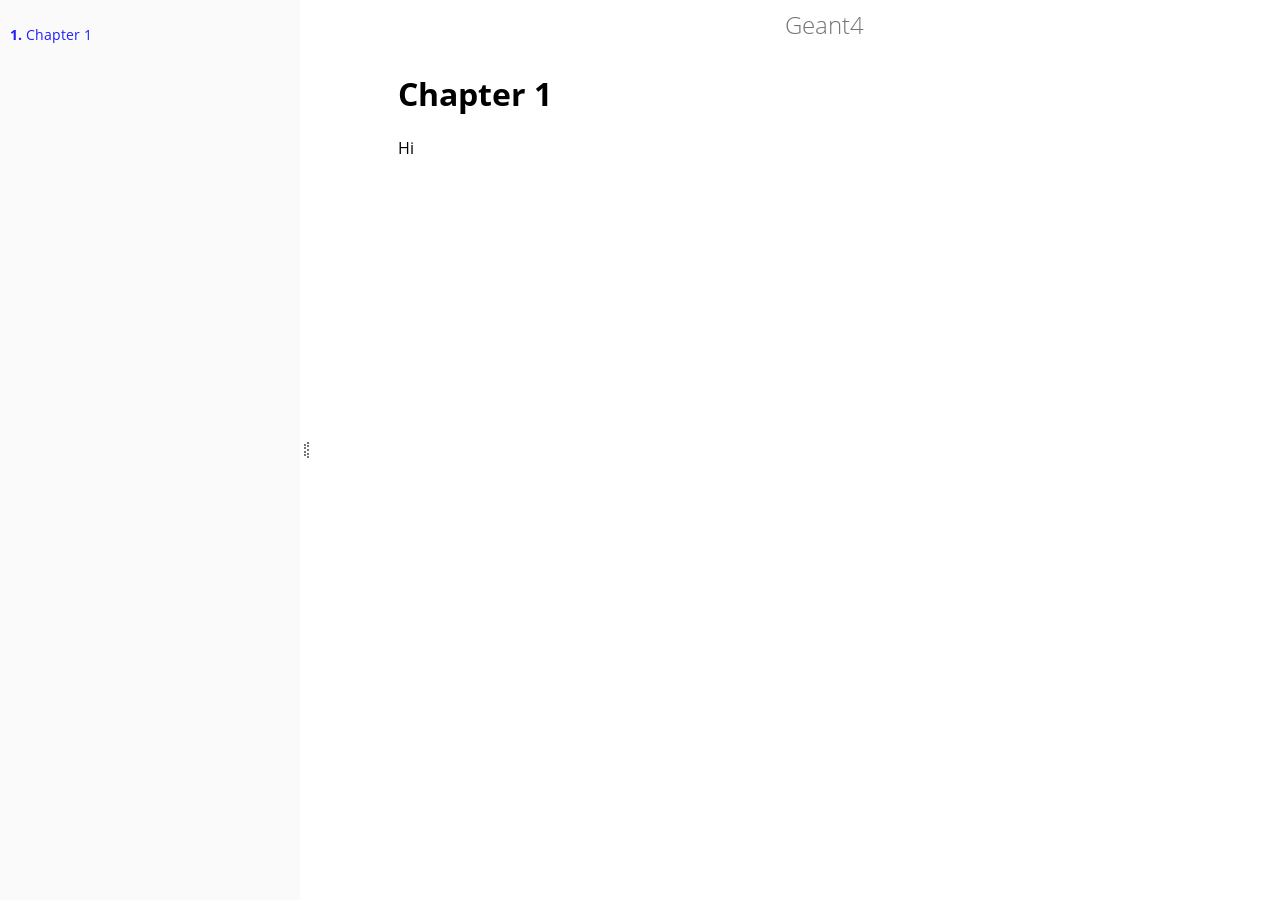
==== index.html @ 8b1a4f86 "deploy: 43f65d7fcd3b2a9e4df0bc90003e8f99c951cfa4" ====
<!DOCTYPE HTML>
<html lang="en" class="light sidebar-visible" dir="ltr">
    <head>
        <!-- Book generated using mdBook -->
        <meta charset="UTF-8">
        <title>Chapter 1 - Geant4</title>


        <!-- Custom HTML head -->

        <meta name="description" content="">
        <meta name="viewport" content="width=device-width, initial-scale=1">
        <meta name="theme-color" content="#ffffff">

        <link rel="icon" href="favicon.svg">
        <link rel="shortcut icon" href="favicon.png">
        <link rel="stylesheet" href="css/variables.css">
        <link rel="stylesheet" href="css/general.css">
        <link rel="stylesheet" href="css/chrome.css">
        <link rel="stylesheet" href="css/print.css" media="print">

        <!-- Fonts -->
        <link rel="stylesheet" href="FontAwesome/css/font-awesome.css">
        <link rel="stylesheet" href="fonts/fonts.css">

        <!-- Highlight.js Stylesheets -->
        <link rel="stylesheet" id="highlight-css" href="highlight.css">
        <link rel="stylesheet" id="tomorrow-night-css" href="tomorrow-night.css">
        <link rel="stylesheet" id="ayu-highlight-css" href="ayu-highlight.css">

        <!-- Custom theme stylesheets -->
        <link rel="stylesheet" href="custom.css">


        <!-- Provide site root and default themes to javascript -->
        <script>
            const path_to_root = "";
            const default_light_theme = "light";
            const default_dark_theme = "navy";
            window.path_to_searchindex_js = "searchindex.js";
        </script>
        <!-- Start loading toc.js asap -->
        <script src="toc.js"></script>
    </head>
    <body>
    <div id="mdbook-help-container">
        <div id="mdbook-help-popup">
            <h2 class="mdbook-help-title">Keyboard shortcuts</h2>
            <div>
                <p>Press <kbd>←</kbd> or <kbd>→</kbd> to navigate between chapters</p>
                <p>Press <kbd>S</kbd> or <kbd>/</kbd> to search in the book</p>
                <p>Press <kbd>?</kbd> to show this help</p>
                <p>Press <kbd>Esc</kbd> to hide this help</p>
            </div>
        </div>
    </div>
    <div id="body-container">
        <!-- Work around some values being stored in localStorage wrapped in quotes -->
        <script>
            try {
                let theme = localStorage.getItem('mdbook-theme');
                let sidebar = localStorage.getItem('mdbook-sidebar');

                if (theme.startsWith('"') && theme.endsWith('"')) {
                    localStorage.setItem('mdbook-theme', theme.slice(1, theme.length - 1));
                }

                if (sidebar.startsWith('"') && sidebar.endsWith('"')) {
                    localStorage.setItem('mdbook-sidebar', sidebar.slice(1, sidebar.length - 1));
                }
            } catch (e) { }
        </script>

        <!-- Set the theme before any content is loaded, prevents flash -->
        <script>
            const default_theme = window.matchMedia("(prefers-color-scheme: dark)").matches ? default_dark_theme : default_light_theme;
            let theme;
            try { theme = localStorage.getItem('mdbook-theme'); } catch(e) { }
            if (theme === null || theme === undefined) { theme = default_theme; }
            const html = document.documentElement;
            html.classList.remove('light')
            html.classList.add(theme);
            html.classList.add("js");
        </script>

        <input type="checkbox" id="sidebar-toggle-anchor" class="hidden">

        <!-- Hide / unhide sidebar before it is displayed -->
        <script>
            let sidebar = null;
            const sidebar_toggle = document.getElementById("sidebar-toggle-anchor");
            if (document.body.clientWidth >= 1080) {
                try { sidebar = localStorage.getItem('mdbook-sidebar'); } catch(e) { }
                sidebar = sidebar || 'visible';
            } else {
                sidebar = 'hidden';
                sidebar_toggle.checked = false;
            }
            if (sidebar === 'visible') {
                sidebar_toggle.checked = true;
            } else {
                html.classList.remove('sidebar-visible');
            }
        </script>

        <nav id="sidebar" class="sidebar" aria-label="Table of contents">
            <!-- populated by js -->
            <mdbook-sidebar-scrollbox class="sidebar-scrollbox"></mdbook-sidebar-scrollbox>
            <noscript>
                <iframe class="sidebar-iframe-outer" src="toc.html"></iframe>
            </noscript>
            <div id="sidebar-resize-handle" class="sidebar-resize-handle">
                <div class="sidebar-resize-indicator"></div>
            </div>
        </nav>

        <div id="page-wrapper" class="page-wrapper">

            <div class="page">
                <div id="menu-bar-hover-placeholder"></div>
                <div id="menu-bar" class="menu-bar sticky">
                    <div class="left-buttons">
                        <label id="sidebar-toggle" class="icon-button" for="sidebar-toggle-anchor" title="Toggle Table of Contents" aria-label="Toggle Table of Contents" aria-controls="sidebar">
                            <i class="fa fa-bars"></i>
                        </label>
                        <button id="theme-toggle" class="icon-button" type="button" title="Change theme" aria-label="Change theme" aria-haspopup="true" aria-expanded="false" aria-controls="theme-list">
                            <i class="fa fa-paint-brush"></i>
                        </button>
                        <ul id="theme-list" class="theme-popup" aria-label="Themes" role="menu">
                            <li role="none"><button role="menuitem" class="theme" id="default_theme">Auto</button></li>
                            <li role="none"><button role="menuitem" class="theme" id="light">Light</button></li>
                            <li role="none"><button role="menuitem" class="theme" id="rust">Rust</button></li>
                            <li role="none"><button role="menuitem" class="theme" id="coal">Coal</button></li>
                            <li role="none"><button role="menuitem" class="theme" id="navy">Navy</button></li>
                            <li role="none"><button role="menuitem" class="theme" id="ayu">Ayu</button></li>
                        </ul>
                        <button id="search-toggle" class="icon-button" type="button" title="Search (`/`)" aria-label="Toggle Searchbar" aria-expanded="false" aria-keyshortcuts="/ s" aria-controls="searchbar">
                            <i class="fa fa-search"></i>
                        </button>
                    </div>

                    <h1 class="menu-title">Geant4</h1>

                    <div class="right-buttons">
                        <a href="print.html" title="Print this book" aria-label="Print this book">
                            <i id="print-button" class="fa fa-print"></i>
                        </a>

                    </div>
                </div>

                <div id="search-wrapper" class="hidden">
                    <form id="searchbar-outer" class="searchbar-outer">
                        <div class="search-wrapper">
                            <input type="search" id="searchbar" name="searchbar" placeholder="Search this book ..." aria-controls="searchresults-outer" aria-describedby="searchresults-header">
                            <div class="spinner-wrapper">
                                <i class="fa fa-spinner fa-spin"></i>
                            </div>
                        </div>
                    </form>
                    <div id="searchresults-outer" class="searchresults-outer hidden">
                        <div id="searchresults-header" class="searchresults-header"></div>
                        <ul id="searchresults">
                        </ul>
                    </div>
                </div>

                <!-- Apply ARIA attributes after the sidebar and the sidebar toggle button are added to the DOM -->
                <script>
                    document.getElementById('sidebar-toggle').setAttribute('aria-expanded', sidebar === 'visible');
                    document.getElementById('sidebar').setAttribute('aria-hidden', sidebar !== 'visible');
                    Array.from(document.querySelectorAll('#sidebar a')).forEach(function(link) {
                        link.setAttribute('tabIndex', sidebar === 'visible' ? 0 : -1);
                    });
                </script>

                <div id="content" class="content">
                    <main>
                        <h1 id="chapter-1"><a class="header" href="#chapter-1">Chapter 1</a></h1>
<p>Hi</p>

                    </main>

                    <nav class="nav-wrapper" aria-label="Page navigation">
                        <!-- Mobile navigation buttons -->


                        <div style="clear: both"></div>
                    </nav>
                </div>
            </div>

            <nav class="nav-wide-wrapper" aria-label="Page navigation">

            </nav>

        </div>




        <script>
            window.playground_copyable = true;
        </script>


        <script src="elasticlunr.min.js"></script>
        <script src="mark.min.js"></script>
        <script src="searcher.js"></script>

        <script src="clipboard.min.js"></script>
        <script src="highlight.js"></script>
        <script src="book.js"></script>

        <!-- Custom JS scripts -->



    </div>
    </body>
</html>
---- css/variables.css ----
/* Globals */

:root {
    --sidebar-target-width: 300px;
    --sidebar-width: min(var(--sidebar-target-width), 80vw);
    --sidebar-resize-indicator-width: 8px;
    --sidebar-resize-indicator-space: 2px;
    --page-padding: 15px;
    --content-max-width: 750px;
    --menu-bar-height: 50px;
    --mono-font: "Source Code Pro", Consolas, "Ubuntu Mono", Menlo, "DejaVu Sans Mono", monospace, monospace;
    --code-font-size: 0.875em; /* please adjust the ace font size accordingly in editor.js */
    --searchbar-margin-block-start: 5px;
}

/* Themes */

.ayu {
    --bg: hsl(210, 25%, 8%);
    --fg: #c5c5c5;

    --sidebar-bg: #14191f;
    --sidebar-fg: #c8c9db;
    --sidebar-non-existant: #5c6773;
    --sidebar-active: #ffb454;
    --sidebar-spacer: #2d334f;

    --scrollbar: var(--sidebar-fg);

    --icons: #737480;
    --icons-hover: #b7b9cc;

    --links: #0096cf;

    --inline-code-color: #ffb454;

    --theme-popup-bg: #14191f;
    --theme-popup-border: #5c6773;
    --theme-hover: #191f26;

    --quote-bg: hsl(226, 15%, 17%);
    --quote-border: hsl(226, 15%, 22%);

    --warning-border: #ff8e00;

    --table-border-color: hsl(210, 25%, 13%);
    --table-header-bg: hsl(210, 25%, 28%);
    --table-alternate-bg: hsl(210, 25%, 11%);

    --searchbar-border-color: #848484;
    --searchbar-bg: #424242;
    --searchbar-fg: #fff;
    --searchbar-shadow-color: #d4c89f;
    --searchresults-header-fg: #666;
    --searchresults-border-color: #888;
    --searchresults-li-bg: #252932;
    --search-mark-bg: #e3b171;

    --color-scheme: dark;

    /* Same as `--icons` */
    --copy-button-filter: invert(45%) sepia(6%) saturate(621%) hue-rotate(198deg) brightness(99%) contrast(85%);
    /* Same as `--sidebar-active` */
    --copy-button-filter-hover: invert(68%) sepia(55%) saturate(531%) hue-rotate(341deg) brightness(104%) contrast(101%);

    --footnote-highlight: #2668a6;

    --overlay-bg: rgba(33, 40, 48, 0.4);
}

.coal {
    --bg: hsl(200, 7%, 8%);
    --fg: #98a3ad;

    --sidebar-bg: #292c2f;
    --sidebar-fg: #a1adb8;
    --sidebar-non-existant: #505254;
    --sidebar-active: #3473ad;
    --sidebar-spacer: #393939;

    --scrollbar: var(--sidebar-fg);

    --icons: #43484d;
    --icons-hover: #b3c0cc;

    --links: #2b79a2;

    --inline-code-color: #c5c8c6;

    --theme-popup-bg: #141617;
    --theme-popup-border: #43484d;
    --theme-hover: #1f2124;

    --quote-bg: hsl(234, 21%, 18%);
    --quote-border: hsl(234, 21%, 23%);

    --warning-border: #ff8e00;

    --table-border-color: hsl(200, 7%, 13%);
    --table-header-bg: hsl(200, 7%, 28%);
    --table-alternate-bg: hsl(200, 7%, 11%);

    --searchbar-border-color: #aaa;
    --searchbar-bg: #b7b7b7;
    --searchbar-fg: #000;
    --searchbar-shadow-color: #aaa;
    --searchresults-header-fg: #666;
    --searchresults-border-color: #98a3ad;
    --searchresults-li-bg: #2b2b2f;
    --search-mark-bg: #355c7d;

    --color-scheme: dark;

    /* Same as `--icons` */
    --copy-button-filter: invert(26%) sepia(8%) saturate(575%) hue-rotate(169deg) brightness(87%) contrast(82%);
    /* Same as `--sidebar-active` */
    --copy-button-filter-hover: invert(36%) sepia(70%) saturate(503%) hue-rotate(167deg) brightness(98%) contrast(89%);

    --footnote-highlight: #4079ae;

    --overlay-bg: rgba(33, 40, 48, 0.4);
}

.light, html:not(.js) {
    --bg: hsl(0, 0%, 100%);
    --fg: hsl(0, 0%, 0%);

    --sidebar-bg: #fafafa;
    --sidebar-fg: hsl(0, 0%, 0%);
    --sidebar-non-existant: #aaaaaa;
    --sidebar-active: #1f1fff;
    --sidebar-spacer: #f4f4f4;

    --scrollbar: #8F8F8F;

    --icons: #747474;
    --icons-hover: #000000;

    --links: #20609f;

    --inline-code-color: #301900;

    --theme-popup-bg: #fafafa;
    --theme-popup-border: #cccccc;
    --theme-hover: #e6e6e6;

    --quote-bg: hsl(197, 37%, 96%);
    --quote-border: hsl(197, 37%, 91%);

    --warning-border: #ff8e00;

    --table-border-color: hsl(0, 0%, 95%);
    --table-header-bg: hsl(0, 0%, 80%);
    --table-alternate-bg: hsl(0, 0%, 97%);

    --searchbar-border-color: #aaa;
    --searchbar-bg: #fafafa;
    --searchbar-fg: #000;
    --searchbar-shadow-color: #aaa;
    --searchresults-header-fg: #666;
    --searchresults-border-color: #888;
    --searchresults-li-bg: #e4f2fe;
    --search-mark-bg: #a2cff5;

    --color-scheme: light;

    /* Same as `--icons` */
    --copy-button-filter: invert(45.49%);
    /* Same as `--sidebar-active` */
    --copy-button-filter-hover: invert(14%) sepia(93%) saturate(4250%) hue-rotate(243deg) brightness(99%) contrast(130%);

    --footnote-highlight: #7e7eff;

    --overlay-bg: rgba(200, 200, 205, 0.4);
}

.navy {
    --bg: hsl(226, 23%, 11%);
    --fg: #bcbdd0;

    --sidebar-bg: #282d3f;
    --sidebar-fg: #c8c9db;
    --sidebar-non-existant: #505274;
    --sidebar-active: #2b79a2;
    --sidebar-spacer: #2d334f;

    --scrollbar: var(--sidebar-fg);

    --icons: #737480;
    --icons-hover: #b7b9cc;

    --links: #2b79a2;

    --inline-code-color: #c5c8c6;

    --theme-popup-bg: #161923;
    --theme-popup-border: #737480;
    --theme-hover: #282e40;

    --quote-bg: hsl(226, 15%, 17%);
    --quote-border: hsl(226, 15%, 22%);

    --warning-border: #ff8e00;

    --table-border-color: hsl(226, 23%, 16%);
    --table-header-bg: hsl(226, 23%, 31%);
    --table-alternate-bg: hsl(226, 23%, 14%);

    --searchbar-border-color: #aaa;
    --searchbar-bg: #aeaec6;
    --searchbar-fg: #000;
    --searchbar-shadow-color: #aaa;
    --searchresults-header-fg: #5f5f71;
    --searchresults-border-color: #5c5c68;
    --searchresults-li-bg: #242430;
    --search-mark-bg: #a2cff5;

    --color-scheme: dark;

    /* Same as `--icons` */
    --copy-button-filter: invert(51%) sepia(10%) saturate(393%) hue-rotate(198deg) brightness(86%) contrast(87%);
    /* Same as `--sidebar-active` */
    --copy-button-filter-hover: invert(46%) sepia(20%) saturate(1537%) hue-rotate(156deg) brightness(85%) contrast(90%);

    --footnote-highlight: #4079ae;

    --overlay-bg: rgba(33, 40, 48, 0.4);
}

.rust {
    --bg: hsl(60, 9%, 87%);
    --fg: #262625;

    --sidebar-bg: #3b2e2a;
    --sidebar-fg: #c8c9db;
    --sidebar-non-existant: #505254;
    --sidebar-active: #e69f67;
    --sidebar-spacer: #45373a;

    --scrollbar: var(--sidebar-fg);

    --icons: #737480;
    --icons-hover: #262625;

    --links: #2b79a2;

    --inline-code-color: #6e6b5e;

    --theme-popup-bg: #e1e1db;
    --theme-popup-border: #b38f6b;
    --theme-hover: #99908a;

    --quote-bg: hsl(60, 5%, 75%);
    --quote-border: hsl(60, 5%, 70%);

    --warning-border: #ff8e00;

    --table-border-color: hsl(60, 9%, 82%);
    --table-header-bg: #b3a497;
    --table-alternate-bg: hsl(60, 9%, 84%);

    --searchbar-border-color: #aaa;
    --searchbar-bg: #fafafa;
    --searchbar-fg: #000;
    --searchbar-shadow-color: #aaa;
    --searchresults-header-fg: #666;
    --searchresults-border-color: #888;
    --searchresults-li-bg: #dec2a2;
    --search-mark-bg: #e69f67;

    /* Same as `--icons` */
    --copy-button-filter: invert(51%) sepia(10%) saturate(393%) hue-rotate(198deg) brightness(86%) contrast(87%);
    /* Same as `--sidebar-active` */
    --copy-button-filter-hover: invert(77%) sepia(16%) saturate(1798%) hue-rotate(328deg) brightness(98%) contrast(83%);

    --footnote-highlight: #d3a17a;

    --overlay-bg: rgba(150, 150, 150, 0.25);
}

@media (prefers-color-scheme: dark) {
    html:not(.js) {
        --bg: hsl(200, 7%, 8%);
        --fg: #98a3ad;

        --sidebar-bg: #292c2f;
        --sidebar-fg: #a1adb8;
        --sidebar-non-existant: #505254;
        --sidebar-active: #3473ad;
        --sidebar-spacer: #393939;

        --scrollbar: var(--sidebar-fg);

        --icons: #43484d;
        --icons-hover: #b3c0cc;

        --links: #2b79a2;

        --inline-code-color: #c5c8c6;

        --theme-popup-bg: #141617;
        --theme-popup-border: #43484d;
        --theme-hover: #1f2124;

        --quote-bg: hsl(234, 21%, 18%);
        --quote-border: hsl(234, 21%, 23%);

        --warning-border: #ff8e00;

        --table-border-color: hsl(200, 7%, 13%);
        --table-header-bg: hsl(200, 7%, 28%);
        --table-alternate-bg: hsl(200, 7%, 11%);

        --searchbar-border-color: #aaa;
        --searchbar-bg: #b7b7b7;
        --searchbar-fg: #000;
        --searchbar-shadow-color: #aaa;
        --searchresults-header-fg: #666;
        --searchresults-border-color: #98a3ad;
        --searchresults-li-bg: #2b2b2f;
        --search-mark-bg: #355c7d;

        --color-scheme: dark;

        /* Same as `--icons` */
        --copy-button-filter: invert(26%) sepia(8%) saturate(575%) hue-rotate(169deg) brightness(87%) contrast(82%);
        /* Same as `--sidebar-active` */
        --copy-button-filter-hover: invert(36%) sepia(70%) saturate(503%) hue-rotate(167deg) brightness(98%) contrast(89%);
    }
}
---- css/general.css ----
/* Base styles and content styles */

:root {
    /* Browser default font-size is 16px, this way 1 rem = 10px */
    font-size: 62.5%;
    color-scheme: var(--color-scheme);
}

html {
    font-family: "Open Sans", sans-serif;
    color: var(--fg);
    background-color: var(--bg);
    text-size-adjust: none;
    -webkit-text-size-adjust: none;
}

body {
    margin: 0;
    font-size: 1.6rem;
    overflow-x: hidden;
}

code {
    font-family: var(--mono-font) !important;
    font-size: var(--code-font-size);
    direction: ltr !important;
}

/* make long words/inline code not x overflow */
main {
    overflow-wrap: break-word;
}

/* make wide tables scroll if they overflow */
.table-wrapper {
    overflow-x: auto;
}

/* Don't change font size in headers. */
h1 code, h2 code, h3 code, h4 code, h5 code, h6 code {
    font-size: unset;
}

.left { float: left; }
.right { float: right; }
.boring { opacity: 0.6; }
.hide-boring .boring { display: none; }
.hidden { display: none !important; }

h2, h3 { margin-block-start: 2.5em; }
h4, h5 { margin-block-start: 2em; }

.header + .header h3,
.header + .header h4,
.header + .header h5 {
    margin-block-start: 1em;
}

h1:target::before,
h2:target::before,
h3:target::before,
h4:target::before,
h5:target::before,
h6:target::before {
    display: inline-block;
    content: "»";
    margin-inline-start: -30px;
    width: 30px;
}

/* This is broken on Safari as of version 14, but is fixed
   in Safari Technology Preview 117 which I think will be Safari 14.2.
   https://bugs.webkit.org/show_bug.cgi?id=218076
*/
:target {
    /* Safari does not support logical properties */
    scroll-margin-top: calc(var(--menu-bar-height) + 0.5em);
}

.page {
    outline: 0;
    padding: 0 var(--page-padding);
    margin-block-start: calc(0px - var(--menu-bar-height)); /* Compensate for the #menu-bar-hover-placeholder */
}
.page-wrapper {
    box-sizing: border-box;
    background-color: var(--bg);
}
html:not(.js) .page-wrapper,
.js:not(.sidebar-resizing) .page-wrapper {
    transition: margin-left 0.3s ease, transform 0.3s ease; /* Animation: slide away */
}
[dir=rtl]:not(.js) .page-wrapper,
[dir=rtl].js:not(.sidebar-resizing) .page-wrapper {
    transition: margin-right 0.3s ease, transform 0.3s ease; /* Animation: slide away */
}

.content {
    overflow-y: auto;
    padding: 0 5px 50px 5px;
}
.content main {
    margin-inline-start: auto;
    margin-inline-end: auto;
    max-width: var(--content-max-width);
}
.content p { line-height: 1.45em; }
.content ol { line-height: 1.45em; }
.content ul { line-height: 1.45em; }
.content a { text-decoration: none; }
.content a:hover { text-decoration: underline; }
.content img, .content video { max-width: 100%; }
.content .header:link,
.content .header:visited {
    color: var(--fg);
}
.content .header:link,
.content .header:visited:hover {
    text-decoration: none;
}

table {
    margin: 0 auto;
    border-collapse: collapse;
}
table td {
    padding: 3px 20px;
    border: 1px var(--table-border-color) solid;
}
table thead {
    background: var(--table-header-bg);
}
table thead td {
    font-weight: 700;
    border: none;
}
table thead th {
    padding: 3px 20px;
}
table thead tr {
    border: 1px var(--table-header-bg) solid;
}
/* Alternate background colors for rows */
table tbody tr:nth-child(2n) {
    background: var(--table-alternate-bg);
}


blockquote {
    margin: 20px 0;
    padding: 0 20px;
    color: var(--fg);
    background-color: var(--quote-bg);
    border-block-start: .1em solid var(--quote-border);
    border-block-end: .1em solid var(--quote-border);
}

.warning {
    margin: 20px;
    padding: 0 20px;
    border-inline-start: 2px solid var(--warning-border);
}

.warning:before {
    position: absolute;
    width: 3rem;
    height: 3rem;
    margin-inline-start: calc(-1.5rem - 21px);
    content: "ⓘ";
    text-align: center;
    background-color: var(--bg);
    color: var(--warning-border);
    font-weight: bold;
    font-size: 2rem;
}

blockquote .warning:before {
    background-color: var(--quote-bg);
}

kbd {
    background-color: var(--table-border-color);
    border-radius: 4px;
    border: solid 1px var(--theme-popup-border);
    box-shadow: inset 0 -1px 0 var(--theme-hover);
    display: inline-block;
    font-size: var(--code-font-size);
    font-family: var(--mono-font);
    line-height: 10px;
    padding: 4px 5px;
    vertical-align: middle;
}

sup {
    /* Set the line-height for superscript and footnote references so that there
       isn't an awkward space appearing above lines that contain the footnote.

       See https://github.com/rust-lang/mdBook/pull/2443#discussion_r1813773583
       for an explanation.
    */
    line-height: 0;
}

.footnote-definition {
    font-size: 0.9em;
}
/* The default spacing for a list is a little too large. */
.footnote-definition ul,
.footnote-definition ol {
    padding-left: 20px;
}
.footnote-definition > li {
    /* Required to position the ::before target */
    position: relative;
}
.footnote-definition > li:target {
    scroll-margin-top: 50vh;
}
.footnote-reference:target {
    scroll-margin-top: 50vh;
}
/* Draws a border around the footnote (including the marker) when it is selected.
   TODO: If there are multiple linkbacks, highlight which one you just came
   from so you know which one to click.
*/
.footnote-definition > li:target::before {
    border: 2px solid var(--footnote-highlight);
    border-radius: 6px;
    position: absolute;
    top: -8px;
    right: -8px;
    bottom: -8px;
    left: -32px;
    pointer-events: none;
    content: "";
}
/* Pulses the footnote reference so you can quickly see where you left off reading.
   This could use some improvement.
*/
@media not (prefers-reduced-motion) {
    .footnote-reference:target  {
        animation: fn-highlight 0.8s;
        border-radius: 2px;
    }

    @keyframes fn-highlight {
        from {
            background-color: var(--footnote-highlight);
        }
    }
}

.tooltiptext {
    position: absolute;
    visibility: hidden;
    color: #fff;
    background-color: #333;
    transform: translateX(-50%); /* Center by moving tooltip 50% of its width left */
    left: -8px; /* Half of the width of the icon */
    top: -35px;
    font-size: 0.8em;
    text-align: center;
    border-radius: 6px;
    padding: 5px 8px;
    margin: 5px;
    z-index: 1000;
}
.tooltipped .tooltiptext {
    visibility: visible;
}

.chapter li.part-title {
    color: var(--sidebar-fg);
    margin: 5px 0px;
    font-weight: bold;
}

.result-no-output {
    font-style: italic;
}
---- css/chrome.css ----
/* CSS for UI elements (a.k.a. chrome) */

html {
    scrollbar-color: var(--scrollbar) var(--bg);
}
#searchresults a,
.content a:link,
a:visited,
a > .hljs {
    color: var(--links);
}

/*
    body-container is necessary because mobile browsers don't seem to like
    overflow-x on the body tag when there is a <meta name="viewport"> tag.
*/
#body-container {
    /*
        This is used when the sidebar pushes the body content off the side of
        the screen on small screens. Without it, dragging on mobile Safari
        will want to reposition the viewport in a weird way.
    */
    overflow-x: clip;
}

/* Menu Bar */

#menu-bar,
#menu-bar-hover-placeholder {
    z-index: 101;
    margin: auto calc(0px - var(--page-padding));
}
#menu-bar {
    position: relative;
    display: flex;
    flex-wrap: wrap;
    background-color: var(--bg);
    border-block-end-color: var(--bg);
    border-block-end-width: 1px;
    border-block-end-style: solid;
}
#menu-bar.sticky,
#menu-bar-hover-placeholder:hover + #menu-bar,
#menu-bar:hover,
html.sidebar-visible #menu-bar {
    position: -webkit-sticky;
    position: sticky;
    top: 0 !important;
}
#menu-bar-hover-placeholder {
    position: sticky;
    position: -webkit-sticky;
    top: 0;
    height: var(--menu-bar-height);
}
#menu-bar.bordered {
    border-block-end-color: var(--table-border-color);
}
#menu-bar i, #menu-bar .icon-button {
    position: relative;
    padding: 0 8px;
    z-index: 10;
    line-height: var(--menu-bar-height);
    cursor: pointer;
    transition: color 0.5s;
}
@media only screen and (max-width: 420px) {
    #menu-bar i, #menu-bar .icon-button {
        padding: 0 5px;
    }
}

.icon-button {
    border: none;
    background: none;
    padding: 0;
    color: inherit;
}
.icon-button i {
    margin: 0;
}

.right-buttons {
    margin: 0 15px;
}
.right-buttons a {
    text-decoration: none;
}

.left-buttons {
    display: flex;
    margin: 0 5px;
}
html:not(.js) .left-buttons button {
    display: none;
}

.menu-title {
    display: inline-block;
    font-weight: 200;
    font-size: 2.4rem;
    line-height: var(--menu-bar-height);
    text-align: center;
    margin: 0;
    flex: 1;
    white-space: nowrap;
    overflow: hidden;
    text-overflow: ellipsis;
}
.menu-title {
    cursor: pointer;
}

.menu-bar,
.menu-bar:visited,
.nav-chapters,
.nav-chapters:visited,
.mobile-nav-chapters,
.mobile-nav-chapters:visited,
.menu-bar .icon-button,
.menu-bar a i {
    color: var(--icons);
}

.menu-bar i:hover,
.menu-bar .icon-button:hover,
.nav-chapters:hover,
.mobile-nav-chapters i:hover {
    color: var(--icons-hover);
}

/* Nav Icons */

.nav-chapters {
    font-size: 2.5em;
    text-align: center;
    text-decoration: none;

    position: fixed;
    top: 0;
    bottom: 0;
    margin: 0;
    max-width: 150px;
    min-width: 90px;

    display: flex;
    justify-content: center;
    align-content: center;
    flex-direction: column;

    transition: color 0.5s, background-color 0.5s;
}

.nav-chapters:hover {
    text-decoration: none;
    background-color: var(--theme-hover);
    transition: background-color 0.15s, color 0.15s;
}

.nav-wrapper {
    margin-block-start: 50px;
    display: none;
}

.mobile-nav-chapters {
    font-size: 2.5em;
    text-align: center;
    text-decoration: none;
    width: 90px;
    border-radius: 5px;
    background-color: var(--sidebar-bg);
}

/* Only Firefox supports flow-relative values */
.previous { float: left; }
[dir=rtl] .previous { float: right; }

/* Only Firefox supports flow-relative values */
.next {
    float: right;
    right: var(--page-padding);
}
[dir=rtl] .next {
    float: left;
    right: unset;
    left: var(--page-padding);
}

/* Use the correct buttons for RTL layouts*/
[dir=rtl] .previous i.fa-angle-left:before {content:"\f105";}
[dir=rtl] .next i.fa-angle-right:before { content:"\f104"; }

@media only screen and (max-width: 1080px) {
    .nav-wide-wrapper { display: none; }
    .nav-wrapper { display: block; }
}

/* sidebar-visible */
@media only screen and (max-width: 1380px) {
    #sidebar-toggle-anchor:checked ~ .page-wrapper .nav-wide-wrapper { display: none; }
    #sidebar-toggle-anchor:checked ~ .page-wrapper .nav-wrapper { display: block; }
}

/* Inline code */

:not(pre) > .hljs {
    display: inline;
    padding: 0.1em 0.3em;
    border-radius: 3px;
}

:not(pre):not(a) > .hljs {
    color: var(--inline-code-color);
    overflow-x: initial;
}

a:hover > .hljs {
    text-decoration: underline;
}

pre {
    position: relative;
}
pre > .buttons {
    position: absolute;
    z-index: 100;
    right: 0px;
    top: 2px;
    margin: 0px;
    padding: 2px 0px;

    color: var(--sidebar-fg);
    cursor: pointer;
    visibility: hidden;
    opacity: 0;
    transition: visibility 0.1s linear, opacity 0.1s linear;
}
pre:hover > .buttons {
    visibility: visible;
    opacity: 1
}
pre > .buttons :hover {
    color: var(--sidebar-active);
    border-color: var(--icons-hover);
    background-color: var(--theme-hover);
}
pre > .buttons i {
    margin-inline-start: 8px;
}
pre > .buttons button {
    cursor: inherit;
    margin: 0px 5px;
    padding: 4px 4px 3px 5px;
    font-size: 23px;

    border-style: solid;
    border-width: 1px;
    border-radius: 4px;
    border-color: var(--icons);
    background-color: var(--theme-popup-bg);
    transition: 100ms;
    transition-property: color,border-color,background-color;
    color: var(--icons);
}

pre > .buttons button.clip-button {
    padding: 2px 4px 0px 6px;
}
pre > .buttons button.clip-button::before {
    /* clipboard image from octicons (https://github.com/primer/octicons/tree/v2.0.0) MIT license
     */
    content: url('data:image/svg+xml,<svg width="21" height="20" viewBox="0 0 24 25" \
xmlns="http://www.w3.org/2000/svg" aria-label="Copy to clipboard">\
<path d="M18 20h2v3c0 1-1 2-2 2H2c-.998 0-2-1-2-2V5c0-.911.755-1.667 1.667-1.667h5A3.323 3.323 0 \
0110 0a3.323 3.323 0 013.333 3.333h5C19.245 3.333 20 4.09 20 5v8.333h-2V9H2v14h16v-3zM3 \
7h14c0-.911-.793-1.667-1.75-1.667H13.5c-.957 0-1.75-.755-1.75-1.666C11.75 2.755 10.957 2 10 \
2s-1.75.755-1.75 1.667c0 .911-.793 1.666-1.75 1.666H4.75C3.793 5.333 3 6.09 3 7z"/>\
<path d="M4 19h6v2H4zM12 11H4v2h8zM4 17h4v-2H4zM15 15v-3l-4.5 4.5L15 21v-3l8.027-.032L23 15z"/>\
</svg>');
    filter: var(--copy-button-filter);
}
pre > .buttons button.clip-button:hover::before {
    filter: var(--copy-button-filter-hover);
}

@media (pointer: coarse) {
    pre > .buttons button {
        /* On mobile, make it easier to tap buttons. */
        padding: 0.3rem 1rem;
    }

    .sidebar-resize-indicator {
        /* Hide resize indicator on devices with limited accuracy */
        display: none;
    }
}
pre > code {
    display: block;
    padding: 1rem;
}

/* FIXME: ACE editors overlap their buttons because ACE does absolute
   positioning within the code block which breaks padding. The only solution I
   can think of is to move the padding to the outer pre tag (or insert a div
   wrapper), but that would require fixing a whole bunch of CSS rules.
*/
.hljs.ace_editor {
  padding: 0rem 0rem;
}

pre > .result {
    margin-block-start: 10px;
}

/* Search */

#searchresults a {
    text-decoration: none;
}

mark {
    border-radius: 2px;
    padding-block-start: 0;
    padding-block-end: 1px;
    padding-inline-start: 3px;
    padding-inline-end: 3px;
    margin-block-start: 0;
    margin-block-end: -1px;
    margin-inline-start: -3px;
    margin-inline-end: -3px;
    background-color: var(--search-mark-bg);
    transition: background-color 300ms linear;
    cursor: pointer;
}

mark.fade-out {
    background-color: rgba(0,0,0,0) !important;
    cursor: auto;
}

.searchbar-outer {
    margin-inline-start: auto;
    margin-inline-end: auto;
    max-width: var(--content-max-width);
}

#searchbar-outer.searching #searchbar {
    padding-right: 30px;
}
#searchbar-outer .spinner-wrapper {
    display: none;
}
#searchbar-outer.searching .spinner-wrapper {
    display: block;
}

.search-wrapper {
    position: relative;
}

.spinner-wrapper {
    --spinner-margin: 2px;
    position: absolute;
    margin-block-start: calc(var(--searchbar-margin-block-start) + var(--spinner-margin));
    right: var(--spinner-margin);
    top: 0;
    bottom: var(--spinner-margin);
    padding: 6px;
    background-color: var(--bg);
}

#searchbar {
    width: 100%;
    margin-block-start: var(--searchbar-margin-block-start);
    margin-block-end: 0;
    margin-inline-start: auto;
    margin-inline-end: auto;
    padding: 10px 16px;
    transition: box-shadow 300ms ease-in-out;
    border: 1px solid var(--searchbar-border-color);
    border-radius: 3px;
    background-color: var(--searchbar-bg);
    color: var(--searchbar-fg);
}
#searchbar:focus,
#searchbar.active {
    box-shadow: 0 0 3px var(--searchbar-shadow-color);
}

.searchresults-header {
    font-weight: bold;
    font-size: 1em;
    padding-block-start: 18px;
    padding-block-end: 0;
    padding-inline-start: 5px;
    padding-inline-end: 0;
    color: var(--searchresults-header-fg);
}

.searchresults-outer {
    margin-inline-start: auto;
    margin-inline-end: auto;
    max-width: var(--content-max-width);
    border-block-end: 1px dashed var(--searchresults-border-color);
}

ul#searchresults {
    list-style: none;
    padding-inline-start: 20px;
}
ul#searchresults li {
    margin: 10px 0px;
    padding: 2px;
    border-radius: 2px;
}
ul#searchresults li.focus {
    background-color: var(--searchresults-li-bg);
}
ul#searchresults span.teaser {
    display: block;
    clear: both;
    margin-block-start: 5px;
    margin-block-end: 0;
    margin-inline-start: 20px;
    margin-inline-end: 0;
    font-size: 0.8em;
}
ul#searchresults span.teaser em {
    font-weight: bold;
    font-style: normal;
}

/* Sidebar */

.sidebar {
    position: fixed;
    left: 0;
    top: 0;
    bottom: 0;
    width: var(--sidebar-width);
    font-size: 0.875em;
    box-sizing: border-box;
    -webkit-overflow-scrolling: touch;
    overscroll-behavior-y: contain;
    background-color: var(--sidebar-bg);
    color: var(--sidebar-fg);
}
.sidebar-iframe-inner {
    --padding: 10px;

    background-color: var(--sidebar-bg);
    padding: var(--padding);
    margin: 0;
    font-size: 1.4rem;
    color: var(--sidebar-fg);
    min-height: calc(100vh - var(--padding) * 2);
}
.sidebar-iframe-outer {
    border: none;
    height: 100%;
    position: absolute;
    top: 0;
    bottom: 0;
    left: 0;
    right: 0;
}
[dir=rtl] .sidebar { left: unset; right: 0; }
.sidebar-resizing {
    -moz-user-select: none;
    -webkit-user-select: none;
    -ms-user-select: none;
    user-select: none;
}
html:not(.sidebar-resizing) .sidebar {
    transition: transform 0.3s; /* Animation: slide away */
}
.sidebar code {
    line-height: 2em;
}
.sidebar .sidebar-scrollbox {
    overflow-y: auto;
    position: absolute;
    top: 0;
    bottom: 0;
    left: 0;
    right: 0;
    padding: 10px 10px;
}
.sidebar .sidebar-resize-handle {
    position: absolute;
    cursor: col-resize;
    width: 0;
    right: calc(var(--sidebar-resize-indicator-width) * -1);
    top: 0;
    bottom: 0;
    display: flex;
    align-items: center;
}

.sidebar-resize-handle .sidebar-resize-indicator {
    width: 100%;
    height: 16px;
    color: var(--icons);
    margin-inline-start: var(--sidebar-resize-indicator-space);
	display: flex;
	align-items: center;
	justify-content: flex-start;
}
.sidebar-resize-handle .sidebar-resize-indicator::before {
    content: "";
    width: 2px;
    height: 12px;
    border-left: dotted 2px currentColor;
}
.sidebar-resize-handle .sidebar-resize-indicator::after {
    content: "";
    width: 2px;
    height: 16px;
    border-left: dotted 2px currentColor;
}

[dir=rtl] .sidebar .sidebar-resize-handle {
    left: calc(var(--sidebar-resize-indicator-width) * -1);
    right: unset;
}
.js .sidebar .sidebar-resize-handle {
    cursor: col-resize;
    width: calc(var(--sidebar-resize-indicator-width) - var(--sidebar-resize-indicator-space));
}
/* sidebar-hidden */
#sidebar-toggle-anchor:not(:checked) ~ .sidebar {
    transform: translateX(calc(0px - var(--sidebar-width) - var(--sidebar-resize-indicator-width)));
}
[dir=rtl] #sidebar-toggle-anchor:not(:checked) ~ .sidebar {
    transform: translateX(calc(var(--sidebar-width) + var(--sidebar-resize-indicator-width)));
}
.sidebar::-webkit-scrollbar {
    background: var(--sidebar-bg);
}
.sidebar::-webkit-scrollbar-thumb {
    background: var(--scrollbar);
}

/* sidebar-visible */
#sidebar-toggle-anchor:checked ~ .page-wrapper {
    transform: translateX(calc(var(--sidebar-width) + var(--sidebar-resize-indicator-width)));
}
[dir=rtl] #sidebar-toggle-anchor:checked ~ .page-wrapper {
    transform: translateX(calc(0px - var(--sidebar-width) - var(--sidebar-resize-indicator-width)));
}
@media only screen and (min-width: 620px) {
    #sidebar-toggle-anchor:checked ~ .page-wrapper {
        transform: none;
        margin-inline-start: calc(var(--sidebar-width) + var(--sidebar-resize-indicator-width));
    }
    [dir=rtl] #sidebar-toggle-anchor:checked ~ .page-wrapper {
        transform: none;
    }
}

.chapter {
    list-style: none outside none;
    padding-inline-start: 0;
    line-height: 2.2em;
}

.chapter ol {
    width: 100%;
}

.chapter li {
    display: flex;
    color: var(--sidebar-non-existant);
}
.chapter li a {
    display: block;
    padding: 0;
    text-decoration: none;
    color: var(--sidebar-fg);
}

.chapter li a:hover {
    color: var(--sidebar-active);
}

.chapter li a.active {
    color: var(--sidebar-active);
}

.chapter li > a.toggle {
    cursor: pointer;
    display: block;
    margin-inline-start: auto;
    padding: 0 10px;
    user-select: none;
    opacity: 0.68;
}

.chapter li > a.toggle div {
    transition: transform 0.5s;
}

/* collapse the section */
.chapter li:not(.expanded) + li > ol {
    display: none;
}

.chapter li.chapter-item {
    line-height: 1.5em;
    margin-block-start: 0.6em;
}

.chapter li.expanded > a.toggle div {
    transform: rotate(90deg);
}

.spacer {
    width: 100%;
    height: 3px;
    margin: 5px 0px;
}
.chapter .spacer {
    background-color: var(--sidebar-spacer);
}

@media (-moz-touch-enabled: 1), (pointer: coarse) {
    .chapter li a { padding: 5px 0; }
    .spacer { margin: 10px 0; }
}

.section {
    list-style: none outside none;
    padding-inline-start: 20px;
    line-height: 1.9em;
}

/* Theme Menu Popup */

.theme-popup {
    position: absolute;
    left: 10px;
    top: var(--menu-bar-height);
    z-index: 1000;
    border-radius: 4px;
    font-size: 0.7em;
    color: var(--fg);
    background: var(--theme-popup-bg);
    border: 1px solid var(--theme-popup-border);
    margin: 0;
    padding: 0;
    list-style: none;
    display: none;
    /* Don't let the children's background extend past the rounded corners. */
    overflow: hidden;
}
[dir=rtl] .theme-popup { left: unset;  right: 10px; }
.theme-popup .default {
    color: var(--icons);
}
.theme-popup .theme {
    width: 100%;
    border: 0;
    margin: 0;
    padding: 2px 20px;
    line-height: 25px;
    white-space: nowrap;
    text-align: start;
    cursor: pointer;
    color: inherit;
    background: inherit;
    font-size: inherit;
}
.theme-popup .theme:hover {
    background-color: var(--theme-hover);
}

.theme-selected::before {
    display: inline-block;
    content: "✓";
    margin-inline-start: -14px;
    width: 14px;
}

/* The container for the help popup that covers the whole window. */
#mdbook-help-container {
    /* Position and size for the whole window. */
    position: fixed;
    top: 0;
    left: 0;
    right: 0;
    bottom: 0;
    /* This uses flex layout (which is set in book.js), and centers the popup
       in the window.*/
    display: none;
    align-items: center;
    justify-content: center;
    z-index: 1000;
    /* Dim out the book while the popup is visible. */
    background: var(--overlay-bg);
}

/* The popup help box. */
#mdbook-help-popup {
    box-shadow: 0 4px 24px rgba(0,0,0,0.15);
    min-width: 300px;
    max-width: 500px;
    width: 100%;
    box-sizing: border-box;
    display: flex;
    flex-direction: column;
    align-items: center;
    background-color: var(--bg);
    color: var(--fg);
    border-width: 1px;
    border-color: var(--theme-popup-border);
    border-style: solid;
    border-radius: 8px;
    padding: 10px;
}

.mdbook-help-title {
    text-align: center;
    /* mdbook's margin for h2 is way too large. */
    margin: 10px;
}
---- css/print.css ----
#sidebar,
#menu-bar,
.nav-chapters,
.mobile-nav-chapters {
    display: none;
}

#page-wrapper.page-wrapper {
    transform: none !important;
    margin-inline-start: 0px;
    overflow-y: initial;
}

#content {
    max-width: none;
    margin: 0;
    padding: 0;
}

.page {
    overflow-y: initial;
}

code {
    direction: ltr !important;
}

pre > .buttons {
    z-index: 2;
}

a, a:visited, a:active, a:hover {
    color: #4183c4;
    text-decoration: none;
}

h1, h2, h3, h4, h5, h6 {
    page-break-inside: avoid;
    page-break-after: avoid;
}

pre, code {
    page-break-inside: avoid;
    white-space: pre-wrap;
}

.fa {
    display: none !important;
}
---- fonts/fonts.css ----
/* Open Sans is licensed under the Apache License, Version 2.0. See http://www.apache.org/licenses/LICENSE-2.0 */
/* Source Code Pro is under the Open Font License. See https://scripts.sil.org/cms/scripts/page.php?site_id=nrsi&id=OFL */

/* open-sans-300 - latin_vietnamese_latin-ext_greek-ext_greek_cyrillic-ext_cyrillic */
@font-face {
  font-family: 'Open Sans';
  font-style: normal;
  font-weight: 300;
  src: local('Open Sans Light'), local('OpenSans-Light'),
       url('../fonts/open-sans-v17-all-charsets-300.woff2') format('woff2');
}

/* open-sans-300italic - latin_vietnamese_latin-ext_greek-ext_greek_cyrillic-ext_cyrillic */
@font-face {
  font-family: 'Open Sans';
  font-style: italic;
  font-weight: 300;
  src: local('Open Sans Light Italic'), local('OpenSans-LightItalic'),
       url('../fonts/open-sans-v17-all-charsets-300italic.woff2') format('woff2');
}

/* open-sans-regular - latin_vietnamese_latin-ext_greek-ext_greek_cyrillic-ext_cyrillic */
@font-face {
  font-family: 'Open Sans';
  font-style: normal;
  font-weight: 400;
  src: local('Open Sans Regular'), local('OpenSans-Regular'),
       url('../fonts/open-sans-v17-all-charsets-regular.woff2') format('woff2');
}

/* open-sans-italic - latin_vietnamese_latin-ext_greek-ext_greek_cyrillic-ext_cyrillic */
@font-face {
  font-family: 'Open Sans';
  font-style: italic;
  font-weight: 400;
  src: local('Open Sans Italic'), local('OpenSans-Italic'),
       url('../fonts/open-sans-v17-all-charsets-italic.woff2') format('woff2');
}

/* open-sans-600 - latin_vietnamese_latin-ext_greek-ext_greek_cyrillic-ext_cyrillic */
@font-face {
  font-family: 'Open Sans';
  font-style: normal;
  font-weight: 600;
  src: local('Open Sans SemiBold'), local('OpenSans-SemiBold'),
       url('../fonts/open-sans-v17-all-charsets-600.woff2') format('woff2');
}

/* open-sans-600italic - latin_vietnamese_latin-ext_greek-ext_greek_cyrillic-ext_cyrillic */
@font-face {
  font-family: 'Open Sans';
  font-style: italic;
  font-weight: 600;
  src: local('Open Sans SemiBold Italic'), local('OpenSans-SemiBoldItalic'),
       url('../fonts/open-sans-v17-all-charsets-600italic.woff2') format('woff2');
}

/* open-sans-700 - latin_vietnamese_latin-ext_greek-ext_greek_cyrillic-ext_cyrillic */
@font-face {
  font-family: 'Open Sans';
  font-style: normal;
  font-weight: 700;
  src: local('Open Sans Bold'), local('OpenSans-Bold'),
       url('../fonts/open-sans-v17-all-charsets-700.woff2') format('woff2');
}

/* open-sans-700italic - latin_vietnamese_latin-ext_greek-ext_greek_cyrillic-ext_cyrillic */
@font-face {
  font-family: 'Open Sans';
  font-style: italic;
  font-weight: 700;
  src: local('Open Sans Bold Italic'), local('OpenSans-BoldItalic'),
       url('../fonts/open-sans-v17-all-charsets-700italic.woff2') format('woff2');
}

/* open-sans-800 - latin_vietnamese_latin-ext_greek-ext_greek_cyrillic-ext_cyrillic */
@font-face {
  font-family: 'Open Sans';
  font-style: normal;
  font-weight: 800;
  src: local('Open Sans ExtraBold'), local('OpenSans-ExtraBold'),
       url('../fonts/open-sans-v17-all-charsets-800.woff2') format('woff2');
}

/* open-sans-800italic - latin_vietnamese_latin-ext_greek-ext_greek_cyrillic-ext_cyrillic */
@font-face {
  font-family: 'Open Sans';
  font-style: italic;
  font-weight: 800;
  src: local('Open Sans ExtraBold Italic'), local('OpenSans-ExtraBoldItalic'),
       url('../fonts/open-sans-v17-all-charsets-800italic.woff2') format('woff2');
}

/* source-code-pro-500 - latin_vietnamese_latin-ext_greek_cyrillic-ext_cyrillic */
@font-face {
  font-family: 'Source Code Pro';
  font-style: normal;
  font-weight: 500;
  src: url('../fonts/source-code-pro-v11-all-charsets-500.woff2') format('woff2');
}
---- highlight.css ----
/*
 * An increased contrast highlighting scheme loosely based on the
 * "Base16 Atelier Dune Light" theme by Bram de Haan
 * (http://atelierbram.github.io/syntax-highlighting/atelier-schemes/dune)
 * Original Base16 color scheme by Chris Kempson
 * (https://github.com/chriskempson/base16)
 */

/* Comment */
.hljs-comment,
.hljs-quote {
  color: #575757;
}

/* Red */
.hljs-variable,
.hljs-template-variable,
.hljs-attribute,
.hljs-attr,
.hljs-tag,
.hljs-name,
.hljs-regexp,
.hljs-link,
.hljs-name,
.hljs-selector-id,
.hljs-selector-class {
  color: #d70025;
}

/* Orange */
.hljs-number,
.hljs-meta,
.hljs-built_in,
.hljs-builtin-name,
.hljs-literal,
.hljs-type,
.hljs-params {
  color: #b21e00;
}

/* Green */
.hljs-string,
.hljs-symbol,
.hljs-bullet {
  color: #008200;
}

/* Blue */
.hljs-title,
.hljs-section {
  color: #0030f2;
}

/* Purple */
.hljs-keyword,
.hljs-selector-tag {
  color: #9d00ec;
}

.hljs {
  display: block;
  overflow-x: auto;
  background: #f6f7f6;
  color: #000;
}

.hljs-emphasis {
  font-style: italic;
}

.hljs-strong {
  font-weight: bold;
}

.hljs-addition {
  color: #22863a;
  background-color: #f0fff4;
}

.hljs-deletion {
  color: #b31d28;
  background-color: #ffeef0;
}
---- tomorrow-night.css ----
/* Tomorrow Night Theme */
/* https://github.com/jmblog/color-themes-for-highlightjs */
/* Original theme - https://github.com/chriskempson/tomorrow-theme */
/* https://github.com/jmblog/color-themes-for-highlightjs */

/* Tomorrow Comment */
.hljs-comment {
  color: #969896;
}

/* Tomorrow Red */
.hljs-variable,
.hljs-attribute,
.hljs-attr,
.hljs-tag,
.hljs-regexp,
.ruby .hljs-constant,
.xml .hljs-tag .hljs-title,
.xml .hljs-pi,
.xml .hljs-doctype,
.html .hljs-doctype,
.css .hljs-id,
.css .hljs-class,
.css .hljs-pseudo {
  color: #cc6666;
}

/* Tomorrow Orange */
.hljs-number,
.hljs-preprocessor,
.hljs-pragma,
.hljs-built_in,
.hljs-literal,
.hljs-params,
.hljs-constant {
  color: #de935f;
}

/* Tomorrow Yellow */
.ruby .hljs-class .hljs-title,
.css .hljs-rule .hljs-attribute {
  color: #f0c674;
}

/* Tomorrow Green */
.hljs-string,
.hljs-value,
.hljs-inheritance,
.hljs-header,
.hljs-name,
.ruby .hljs-symbol,
.xml .hljs-cdata {
  color: #b5bd68;
}

/* Tomorrow Aqua */
.hljs-title,
.hljs-section,
.css .hljs-hexcolor {
  color: #8abeb7;
}

/* Tomorrow Blue */
.hljs-function,
.python .hljs-decorator,
.python .hljs-title,
.ruby .hljs-function .hljs-title,
.ruby .hljs-title .hljs-keyword,
.perl .hljs-sub,
.javascript .hljs-title,
.coffeescript .hljs-title {
  color: #81a2be;
}

/* Tomorrow Purple */
.hljs-keyword,
.javascript .hljs-function {
  color: #b294bb;
}

.hljs {
  display: block;
  overflow-x: auto;
  background: #1d1f21;
  color: #c5c8c6;
}

.coffeescript .javascript,
.javascript .xml,
.tex .hljs-formula,
.xml .javascript,
.xml .vbscript,
.xml .css,
.xml .hljs-cdata {
  opacity: 0.5;
}

.hljs-addition {
  color: #718c00;
}

.hljs-deletion {
  color: #c82829;
}
---- ayu-highlight.css ----
/*
Based off of the Ayu theme
Original by Dempfi (https://github.com/dempfi/ayu)
*/

.hljs {
  display: block;
  overflow-x: auto;
  background: #191f26;
  color: #e6e1cf;
}

.hljs-comment,
.hljs-quote {
  color: #5c6773;
  font-style: italic;
}

.hljs-variable,
.hljs-template-variable,
.hljs-attribute,
.hljs-attr,
.hljs-regexp,
.hljs-link,
.hljs-selector-id,
.hljs-selector-class {
  color: #ff7733;
}

.hljs-number,
.hljs-meta,
.hljs-builtin-name,
.hljs-literal,
.hljs-type,
.hljs-params {
  color: #ffee99;
}

.hljs-string,
.hljs-bullet {
  color: #b8cc52;
}

.hljs-title,
.hljs-built_in,
.hljs-section {
  color: #ffb454;
}

.hljs-keyword,
.hljs-selector-tag,
.hljs-symbol {
  color: #ff7733;
}

.hljs-name {
    color: #36a3d9;
}

.hljs-tag {
    color: #00568d;
}

.hljs-emphasis {
  font-style: italic;
}

.hljs-strong {
  font-weight: bold;
}

.hljs-addition {
  color: #91b362;
}

.hljs-deletion {
  color: #d96c75;
}
---- custom.css ----
:root {
  --content-max-width: 85%;
}
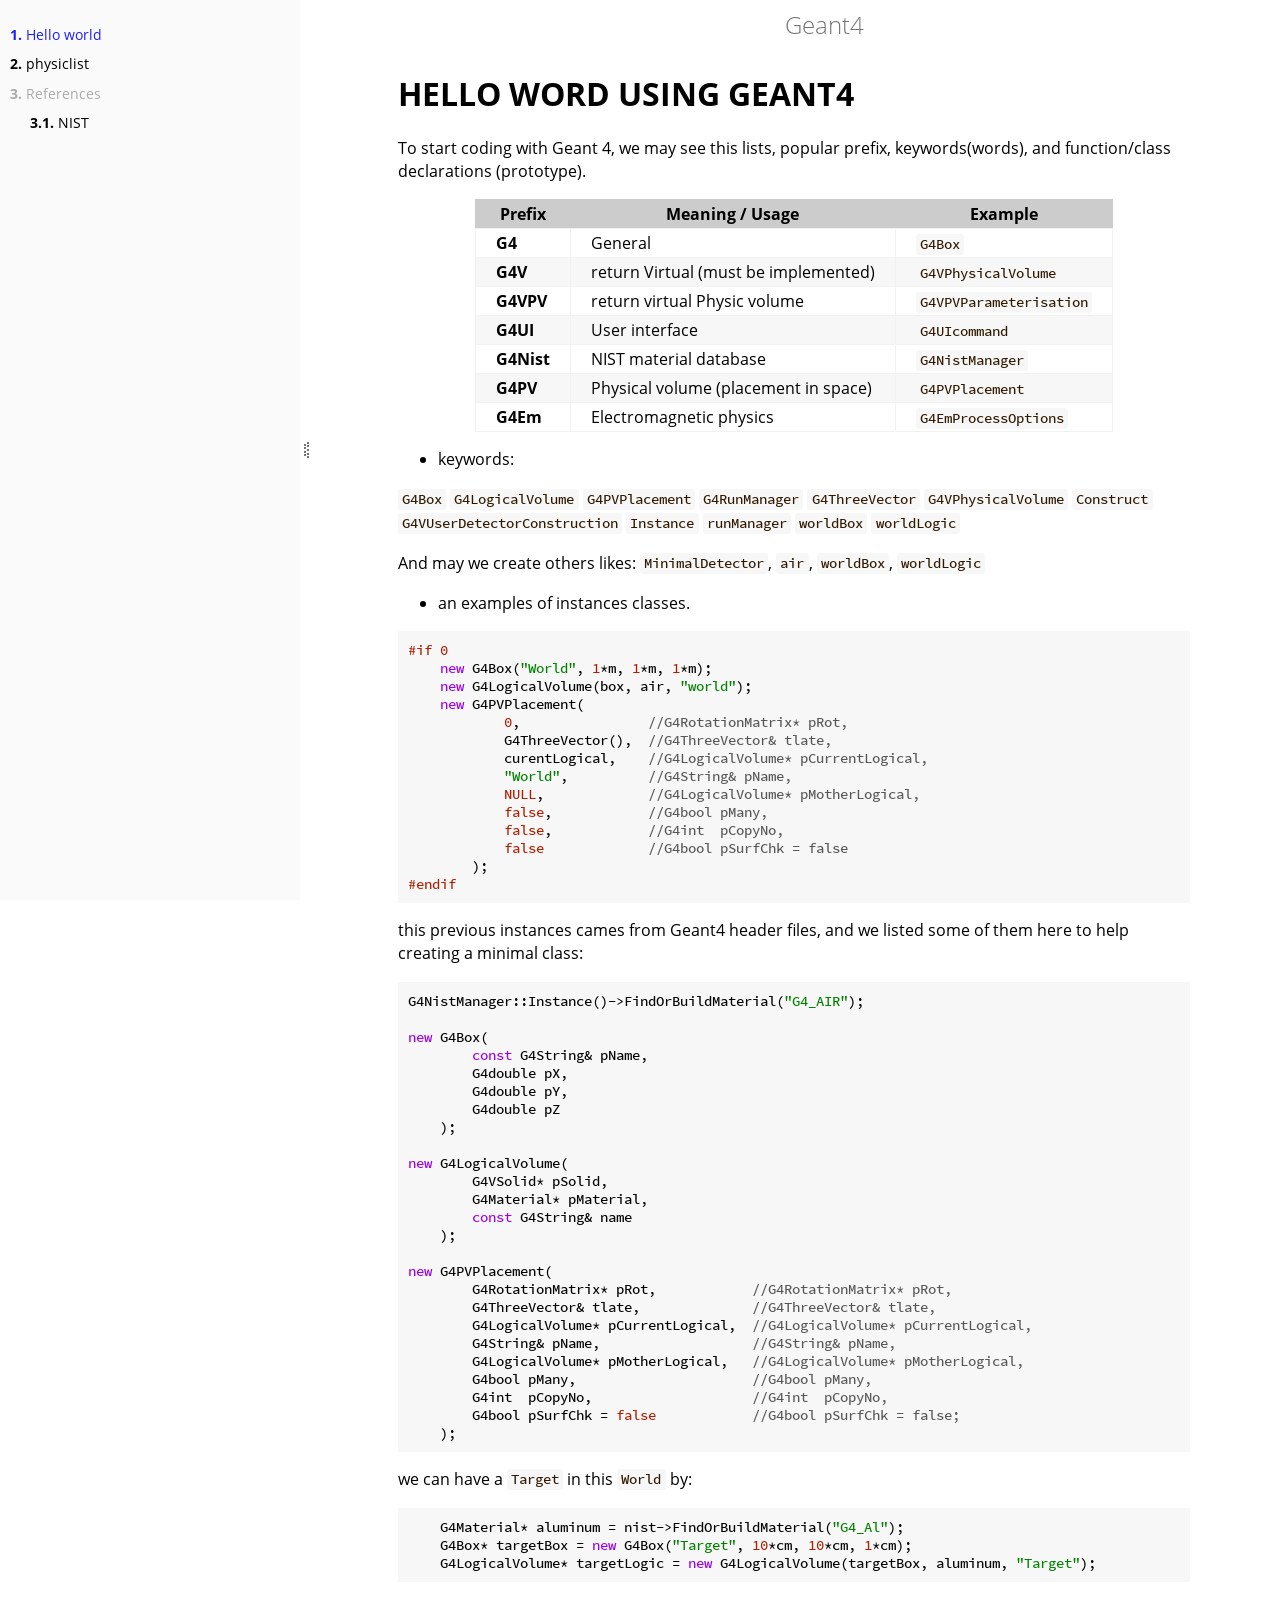
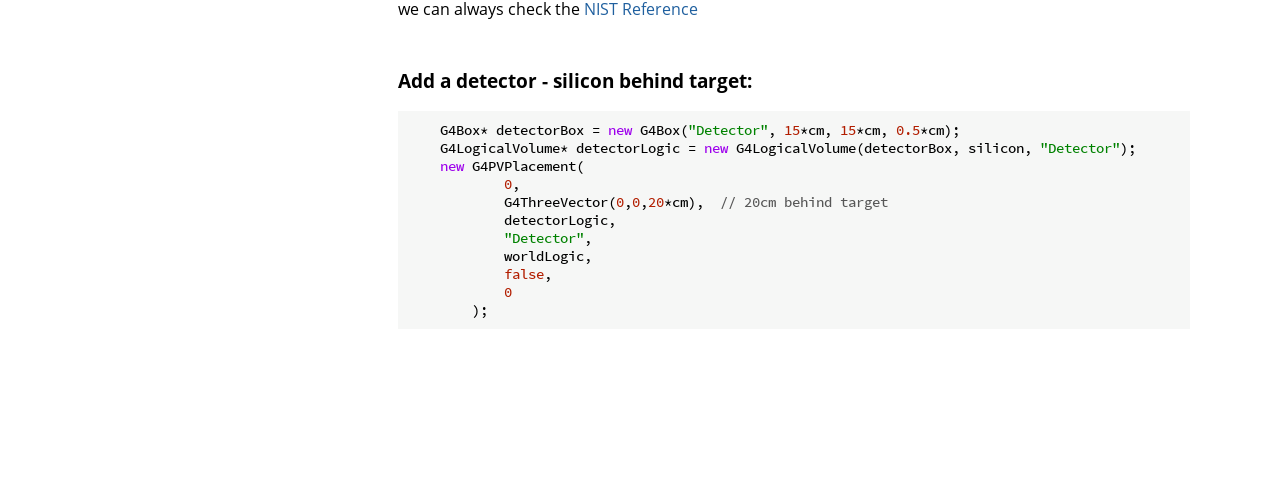
==== commit fa622659: "deploy: 6081689c394c7853ac358e049a3ed29718533ad9" ====
--- a/index.html
+++ b/index.html
@@ -3,7 +3,7 @@
     <head>
         <!-- Book generated using mdBook -->
         <meta charset="UTF-8">
-        <title>Chapter 1 - Geant4</title>
+        <title>Hello world - Geant4</title>
 
 
         <!-- Custom HTML head -->
@@ -176,14 +176,96 @@
 
                 <div id="content" class="content">
                     <main>
-                        <h1 id="chapter-1"><a class="header" href="#chapter-1">Chapter 1</a></h1>
-<p>Hi</p>
+                        <h1 id="hello-word-using-geant4"><a class="header" href="#hello-word-using-geant4">HELLO WORD USING GEANT4</a></h1>
+<p>To start coding with Geant 4, we may see this lists, popular prefix, keywords(words), and function/class declarations (prototype).</p>
+<div class="table-wrapper"><table><thead><tr><th>Prefix</th><th>Meaning / Usage</th><th>Example</th></tr></thead><tbody>
+<tr><td><strong>G4</strong></td><td>General</td><td><code>G4Box</code></td></tr>
+<tr><td><strong>G4V</strong></td><td>return Virtual (must be implemented)</td><td><code>G4VPhysicalVolume</code></td></tr>
+<tr><td><strong>G4VPV</strong></td><td>return virtual Physic volume</td><td><code>G4VPVParameterisation</code></td></tr>
+<tr><td><strong>G4UI</strong></td><td>User interface</td><td><code>G4UIcommand</code></td></tr>
+<tr><td><strong>G4Nist</strong></td><td>NIST material database</td><td><code>G4NistManager</code></td></tr>
+<tr><td><strong>G4PV</strong></td><td>Physical volume (placement in space)</td><td><code>G4PVPlacement</code></td></tr>
+<tr><td><strong>G4Em</strong></td><td>Electromagnetic physics</td><td><code>G4EmProcessOptions</code></td></tr>
+</tbody></table>
+</div>
+<ul>
+<li>keywords:</li>
+</ul>
+<p><code>G4Box</code> <code>G4LogicalVolume</code> <code>G4PVPlacement</code> <code>G4RunManager</code> <code>G4ThreeVector</code> <code>G4VPhysicalVolume</code> <code>Construct</code> <code>G4VUserDetectorConstruction</code> <code>Instance</code> <code>runManager</code> <code>worldBox</code> <code>worldLogic</code></p>
+<p>And may we create others likes: <code>MinimalDetector</code>, <code>air</code>, <code>worldBox</code>, <code>worldLogic</code></p>
+<ul>
+<li>an examples of instances classes.</li>
+</ul>
+<pre><code class="language-cpp">#if 0
+    new G4Box("World", 1*m, 1*m, 1*m);
+    new G4LogicalVolume(box, air, "world");
+    new G4PVPlacement(
+            0,                //G4RotationMatrix* pRot,
+            G4ThreeVector(),  //G4ThreeVector&amp; tlate,
+            curentLogical,    //G4LogicalVolume* pCurrentLogical,
+            "World",          //G4String&amp; pName,
+            NULL,             //G4LogicalVolume* pMotherLogical,
+            false,            //G4bool pMany,
+            false,            //G4int  pCopyNo,
+            false             //G4bool pSurfChk = false
+        );
+#endif
+</code></pre>
+<p>this previous instances cames from Geant4 header files, and we listed some of them here to help creating a minimal class:</p>
+<pre><code class="language-cpp">G4NistManager::Instance()-&gt;FindOrBuildMaterial("G4_AIR");
+
+new G4Box(
+        const G4String&amp; pName,
+        G4double pX,
+        G4double pY,
+        G4double pZ
+    );
+
+new G4LogicalVolume(
+        G4VSolid* pSolid,
+        G4Material* pMaterial,
+        const G4String&amp; name
+    );
+
+new G4PVPlacement(
+        G4RotationMatrix* pRot,            //G4RotationMatrix* pRot,
+        G4ThreeVector&amp; tlate,              //G4ThreeVector&amp; tlate,
+        G4LogicalVolume* pCurrentLogical,  //G4LogicalVolume* pCurrentLogical,
+        G4String&amp; pName,                   //G4String&amp; pName,
+        G4LogicalVolume* pMotherLogical,   //G4LogicalVolume* pMotherLogical,
+        G4bool pMany,                      //G4bool pMany,
+        G4int  pCopyNo,                    //G4int  pCopyNo,
+        G4bool pSurfChk = false            //G4bool pSurfChk = false;
+    );
+</code></pre>
+<p>we can have a <code>Target</code> in this <code>World</code> by:</p>
+<pre><code class="language-cpp">    G4Material* aluminum = nist-&gt;FindOrBuildMaterial("G4_Al");
+    G4Box* targetBox = new G4Box("Target", 10*cm, 10*cm, 1*cm);
+    G4LogicalVolume* targetLogic = new G4LogicalVolume(targetBox, aluminum, "Target");
+</code></pre>
+<p>we can always check the <a href="./references/nist.html"> NIST Reference </a></p>
+<h3 id="add-a-detector---silicon-behind-target"><a class="header" href="#add-a-detector---silicon-behind-target">Add a detector - silicon behind target:</a></h3>
+<pre><code class="language-cpp">    G4Box* detectorBox = new G4Box("Detector", 15*cm, 15*cm, 0.5*cm);
+    G4LogicalVolume* detectorLogic = new G4LogicalVolume(detectorBox, silicon, "Detector");
+    new G4PVPlacement(
+            0,
+            G4ThreeVector(0,0,20*cm),  // 20cm behind target
+            detectorLogic,
+            "Detector", 
+            worldLogic,
+            false,
+            0
+        );
+</code></pre>
 
                     </main>
 
                     <nav class="nav-wrapper" aria-label="Page navigation">
                         <!-- Mobile navigation buttons -->
 
+                            <a rel="next prefetch" href="physiclist.html" class="mobile-nav-chapters next" title="Next chapter" aria-label="Next chapter" aria-keyshortcuts="Right">
+                                <i class="fa fa-angle-right"></i>
+                            </a>
 
                         <div style="clear: both"></div>
                     </nav>
@@ -192,6 +274,9 @@
 
             <nav class="nav-wide-wrapper" aria-label="Page navigation">
 
+                    <a rel="next prefetch" href="physiclist.html" class="nav-chapters next" title="Next chapter" aria-label="Next chapter" aria-keyshortcuts="Right">
+                        <i class="fa fa-angle-right"></i>
+                    </a>
             </nav>
 
         </div>
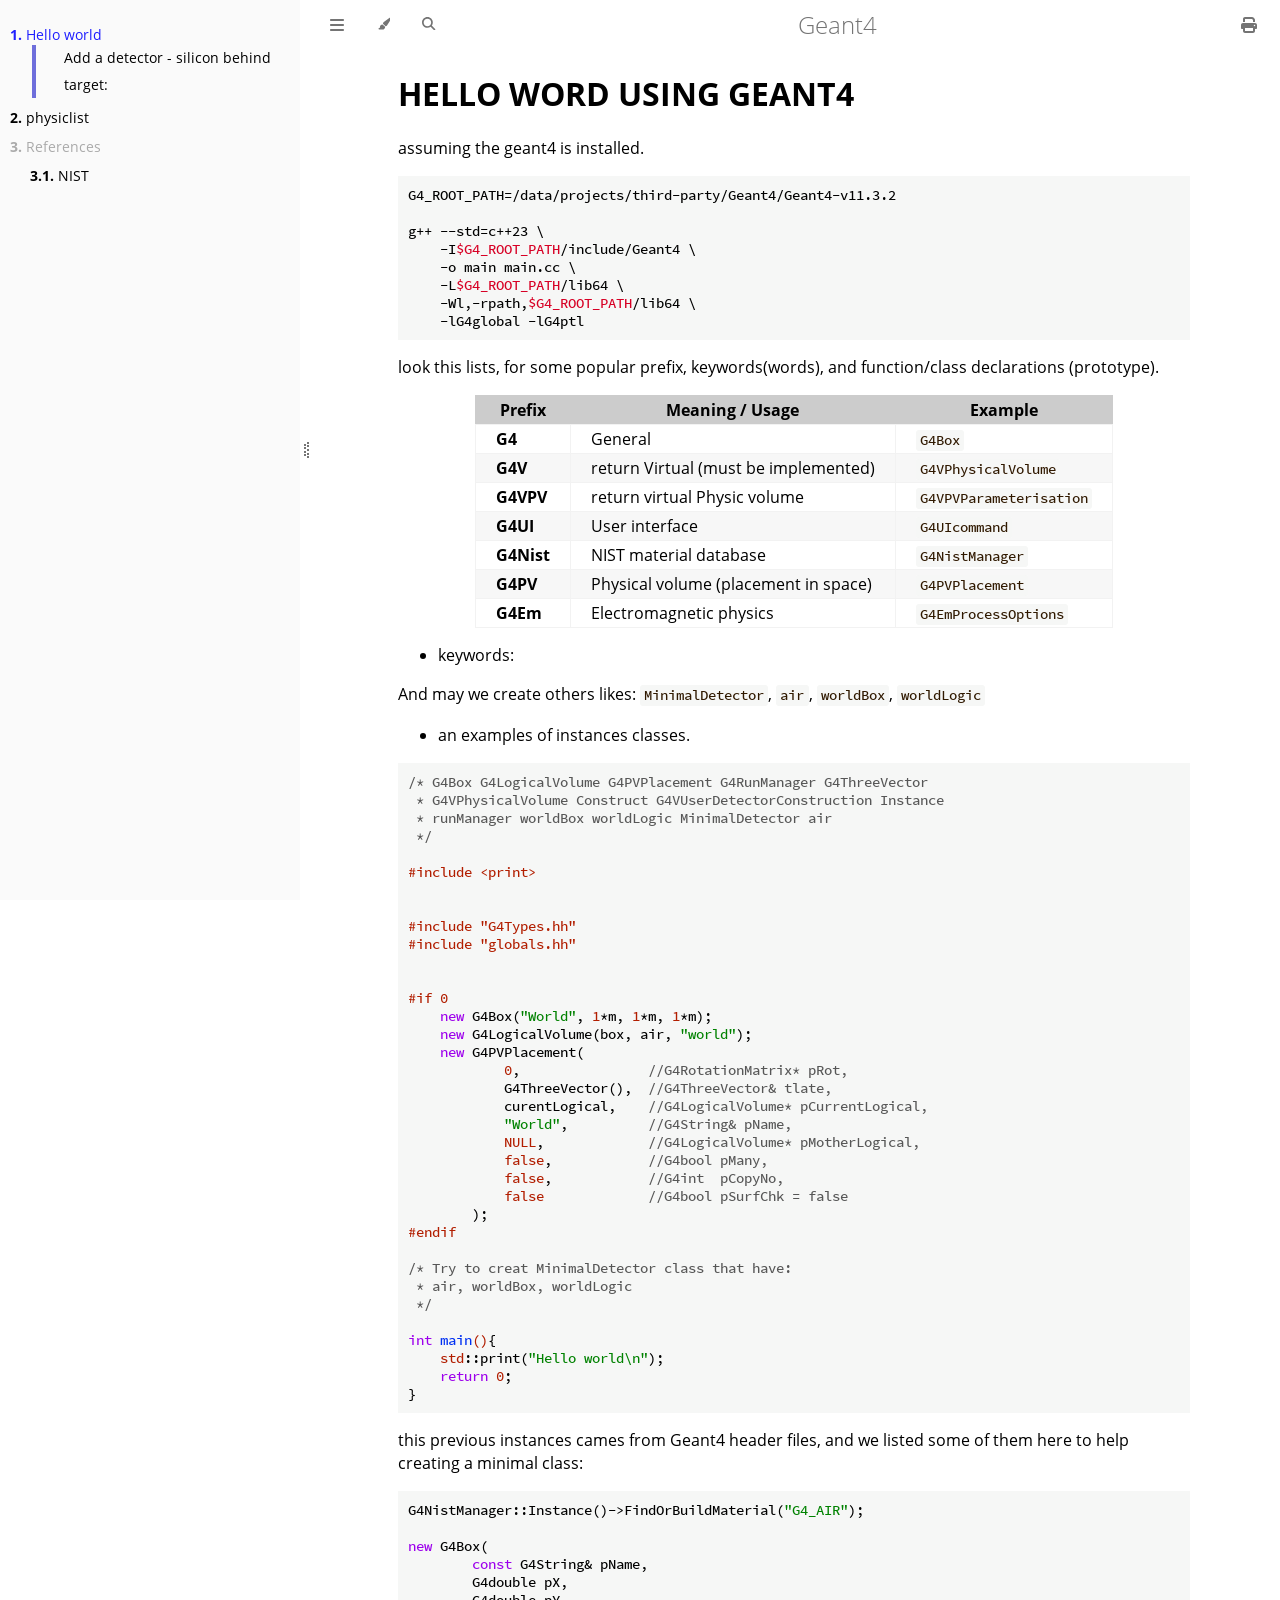
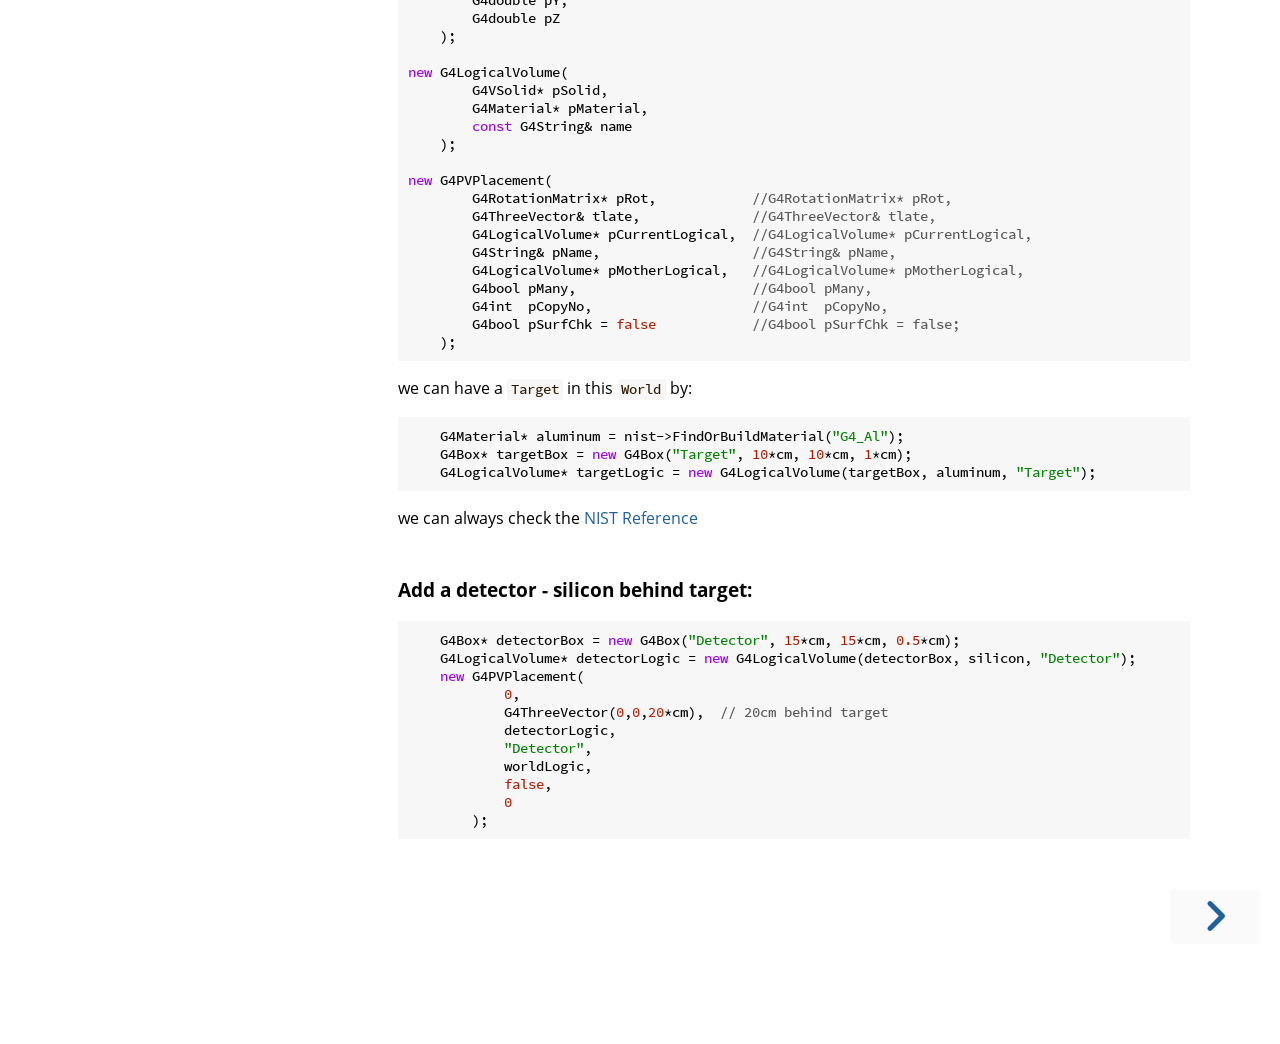
==== commit 206b941f: "deploy: 8e1e196a59f5cc4fd008bfc82f284a575cb28e52" ====
--- a/index.html
+++ b/index.html
@@ -12,24 +12,23 @@
         <meta name="viewport" content="width=device-width, initial-scale=1">
         <meta name="theme-color" content="#ffffff">
 
-        <link rel="icon" href="favicon.svg">
-        <link rel="shortcut icon" href="favicon.png">
-        <link rel="stylesheet" href="css/variables.css">
-        <link rel="stylesheet" href="css/general.css">
-        <link rel="stylesheet" href="css/chrome.css">
-        <link rel="stylesheet" href="css/print.css" media="print">
+        <link rel="icon" href="favicon-de23e50b.svg">
+        <link rel="shortcut icon" href="favicon-8114d1fc.png">
+        <link rel="stylesheet" href="css/variables-8adf115d.css">
+        <link rel="stylesheet" href="css/general-2459343d.css">
+        <link rel="stylesheet" href="css/chrome-ae938929.css">
+        <link rel="stylesheet" href="css/print-9e4910d8.css" media="print">
 
         <!-- Fonts -->
-        <link rel="stylesheet" href="FontAwesome/css/font-awesome.css">
-        <link rel="stylesheet" href="fonts/fonts.css">
+        <link rel="stylesheet" href="fonts/fonts-9644e21d.css">
 
         <!-- Highlight.js Stylesheets -->
-        <link rel="stylesheet" id="highlight-css" href="highlight.css">
-        <link rel="stylesheet" id="tomorrow-night-css" href="tomorrow-night.css">
-        <link rel="stylesheet" id="ayu-highlight-css" href="ayu-highlight.css">
+        <link rel="stylesheet" id="mdbook-highlight-css" href="highlight-493f70e1.css">
+        <link rel="stylesheet" id="mdbook-tomorrow-night-css" href="tomorrow-night-4c0ae647.css">
+        <link rel="stylesheet" id="mdbook-ayu-highlight-css" href="ayu-highlight-3fdfc3ac.css">
 
         <!-- Custom theme stylesheets -->
-        <link rel="stylesheet" href="custom.css">
+        <link rel="stylesheet" href="custom-8c1ed8f1.css">
 
 
         <!-- Provide site root and default themes to javascript -->
@@ -37,10 +36,10 @@
             const path_to_root = "";
             const default_light_theme = "light";
             const default_dark_theme = "navy";
-            window.path_to_searchindex_js = "searchindex.js";
+            window.path_to_searchindex_js = "searchindex-22007631.js";
         </script>
         <!-- Start loading toc.js asap -->
-        <script src="toc.js"></script>
+        <script src="toc-5d5b50f2.js"></script>
     </head>
     <body>
     <div id="mdbook-help-container">
@@ -54,7 +53,7 @@
             </div>
         </div>
     </div>
-    <div id="body-container">
+    <div id="mdbook-body-container">
         <!-- Work around some values being stored in localStorage wrapped in quotes -->
         <script>
             try {
@@ -83,12 +82,12 @@
             html.classList.add("js");
         </script>
 
-        <input type="checkbox" id="sidebar-toggle-anchor" class="hidden">
+        <input type="checkbox" id="mdbook-sidebar-toggle-anchor" class="hidden">
 
         <!-- Hide / unhide sidebar before it is displayed -->
         <script>
             let sidebar = null;
-            const sidebar_toggle = document.getElementById("sidebar-toggle-anchor");
+            const sidebar_toggle = document.getElementById("mdbook-sidebar-toggle-anchor");
             if (document.body.clientWidth >= 1080) {
                 try { sidebar = localStorage.getItem('mdbook-sidebar'); } catch(e) { }
                 sidebar = sidebar || 'visible';
@@ -103,39 +102,39 @@
             }
         </script>
 
-        <nav id="sidebar" class="sidebar" aria-label="Table of contents">
+        <nav id="mdbook-sidebar" class="sidebar" aria-label="Table of contents">
             <!-- populated by js -->
             <mdbook-sidebar-scrollbox class="sidebar-scrollbox"></mdbook-sidebar-scrollbox>
             <noscript>
                 <iframe class="sidebar-iframe-outer" src="toc.html"></iframe>
             </noscript>
-            <div id="sidebar-resize-handle" class="sidebar-resize-handle">
+            <div id="mdbook-sidebar-resize-handle" class="sidebar-resize-handle">
                 <div class="sidebar-resize-indicator"></div>
             </div>
         </nav>
 
-        <div id="page-wrapper" class="page-wrapper">
+        <div id="mdbook-page-wrapper" class="page-wrapper">
 
             <div class="page">
-                <div id="menu-bar-hover-placeholder"></div>
-                <div id="menu-bar" class="menu-bar sticky">
+                <div id="mdbook-menu-bar-hover-placeholder"></div>
+                <div id="mdbook-menu-bar" class="menu-bar sticky">
                     <div class="left-buttons">
-                        <label id="sidebar-toggle" class="icon-button" for="sidebar-toggle-anchor" title="Toggle Table of Contents" aria-label="Toggle Table of Contents" aria-controls="sidebar">
-                            <i class="fa fa-bars"></i>
+                        <label id="mdbook-sidebar-toggle" class="icon-button" for="mdbook-sidebar-toggle-anchor" title="Toggle Table of Contents" aria-label="Toggle Table of Contents" aria-controls="mdbook-sidebar">
+                            <span class=fa-svg><svg xmlns="http://www.w3.org/2000/svg" viewBox="0 0 448 512"><!--! Font Awesome Free 6.2.0 by @fontawesome - https://fontawesome.com License - https://fontawesome.com/license/free (Icons: CC BY 4.0, Fonts: SIL OFL 1.1, Code: MIT License) Copyright 2022 Fonticons, Inc. --><path d="M0 96C0 78.3 14.3 64 32 64H416c17.7 0 32 14.3 32 32s-14.3 32-32 32H32C14.3 128 0 113.7 0 96zM0 256c0-17.7 14.3-32 32-32H416c17.7 0 32 14.3 32 32s-14.3 32-32 32H32c-17.7 0-32-14.3-32-32zM448 416c0 17.7-14.3 32-32 32H32c-17.7 0-32-14.3-32-32s14.3-32 32-32H416c17.7 0 32 14.3 32 32z"/></svg></span>
                         </label>
-                        <button id="theme-toggle" class="icon-button" type="button" title="Change theme" aria-label="Change theme" aria-haspopup="true" aria-expanded="false" aria-controls="theme-list">
-                            <i class="fa fa-paint-brush"></i>
+                        <button id="mdbook-theme-toggle" class="icon-button" type="button" title="Change theme" aria-label="Change theme" aria-haspopup="true" aria-expanded="false" aria-controls="mdbook-theme-list">
+                            <span class=fa-svg><svg xmlns="http://www.w3.org/2000/svg" viewBox="0 0 576 512"><!--! Font Awesome Free 6.2.0 by @fontawesome - https://fontawesome.com License - https://fontawesome.com/license/free (Icons: CC BY 4.0, Fonts: SIL OFL 1.1, Code: MIT License) Copyright 2022 Fonticons, Inc. --><path d="M371.3 367.1c27.3-3.9 51.9-19.4 67.2-42.9L600.2 74.1c12.6-19.5 9.4-45.3-7.6-61.2S549.7-4.4 531.1 9.6L294.4 187.2c-24 18-38.2 46.1-38.4 76.1L371.3 367.1zm-19.6 25.4l-116-104.4C175.9 290.3 128 339.6 128 400c0 3.9 .2 7.8 .6 11.6c1.8 17.5-10.2 36.4-27.8 36.4H96c-17.7 0-32 14.3-32 32s14.3 32 32 32H240c61.9 0 112-50.1 112-112c0-2.5-.1-5-.2-7.5z"/></svg></span>
                         </button>
-                        <ul id="theme-list" class="theme-popup" aria-label="Themes" role="menu">
-                            <li role="none"><button role="menuitem" class="theme" id="default_theme">Auto</button></li>
-                            <li role="none"><button role="menuitem" class="theme" id="light">Light</button></li>
-                            <li role="none"><button role="menuitem" class="theme" id="rust">Rust</button></li>
-                            <li role="none"><button role="menuitem" class="theme" id="coal">Coal</button></li>
-                            <li role="none"><button role="menuitem" class="theme" id="navy">Navy</button></li>
-                            <li role="none"><button role="menuitem" class="theme" id="ayu">Ayu</button></li>
+                        <ul id="mdbook-theme-list" class="theme-popup" aria-label="Themes" role="menu">
+                            <li role="none"><button role="menuitem" class="theme" id="mdbook-theme-default_theme">Auto</button></li>
+                            <li role="none"><button role="menuitem" class="theme" id="mdbook-theme-light">Light</button></li>
+                            <li role="none"><button role="menuitem" class="theme" id="mdbook-theme-rust">Rust</button></li>
+                            <li role="none"><button role="menuitem" class="theme" id="mdbook-theme-coal">Coal</button></li>
+                            <li role="none"><button role="menuitem" class="theme" id="mdbook-theme-navy">Navy</button></li>
+                            <li role="none"><button role="menuitem" class="theme" id="mdbook-theme-ayu">Ayu</button></li>
                         </ul>
-                        <button id="search-toggle" class="icon-button" type="button" title="Search (`/`)" aria-label="Toggle Searchbar" aria-expanded="false" aria-keyshortcuts="/ s" aria-controls="searchbar">
-                            <i class="fa fa-search"></i>
+                        <button id="mdbook-search-toggle" class="icon-button" type="button" title="Search (`/`)" aria-label="Toggle Searchbar" aria-expanded="false" aria-keyshortcuts="/ s" aria-controls="mdbook-searchbar">
+                            <span class=fa-svg><svg xmlns="http://www.w3.org/2000/svg" viewBox="0 0 512 512"><!--! Font Awesome Free 6.2.0 by @fontawesome - https://fontawesome.com License - https://fontawesome.com/license/free (Icons: CC BY 4.0, Fonts: SIL OFL 1.1, Code: MIT License) Copyright 2022 Fonticons, Inc. --><path d="M416 208c0 45.9-14.9 88.3-40 122.7L502.6 457.4c12.5 12.5 12.5 32.8 0 45.3s-32.8 12.5-45.3 0L330.7 376c-34.4 25.2-76.8 40-122.7 40C93.1 416 0 322.9 0 208S93.1 0 208 0S416 93.1 416 208zM208 352c79.5 0 144-64.5 144-144s-64.5-144-144-144S64 128.5 64 208s64.5 144 144 144z"/></svg></span>
                         </button>
                     </div>
 
@@ -143,42 +142,57 @@
 
                     <div class="right-buttons">
                         <a href="print.html" title="Print this book" aria-label="Print this book">
-                            <i id="print-button" class="fa fa-print"></i>
+                            <span class=fa-svg id="print-button"><svg xmlns="http://www.w3.org/2000/svg" viewBox="0 0 512 512"><!--! Font Awesome Free 6.2.0 by @fontawesome - https://fontawesome.com License - https://fontawesome.com/license/free (Icons: CC BY 4.0, Fonts: SIL OFL 1.1, Code: MIT License) Copyright 2022 Fonticons, Inc. --><path d="M128 0C92.7 0 64 28.7 64 64v96h64V64H354.7L384 93.3V160h64V93.3c0-17-6.7-33.3-18.7-45.3L400 18.7C388 6.7 371.7 0 354.7 0H128zM384 352v32 64H128V384 368 352H384zm64 32h32c17.7 0 32-14.3 32-32V256c0-35.3-28.7-64-64-64H64c-35.3 0-64 28.7-64 64v96c0 17.7 14.3 32 32 32H64v64c0 35.3 28.7 64 64 64H384c35.3 0 64-28.7 64-64V384zm-16-88c-13.3 0-24-10.7-24-24s10.7-24 24-24s24 10.7 24 24s-10.7 24-24 24z"/></svg></span>
                         </a>
 
                     </div>
                 </div>
 
-                <div id="search-wrapper" class="hidden">
-                    <form id="searchbar-outer" class="searchbar-outer">
+                <div id="mdbook-search-wrapper" class="hidden">
+                    <form id="mdbook-searchbar-outer" class="searchbar-outer">
                         <div class="search-wrapper">
-                            <input type="search" id="searchbar" name="searchbar" placeholder="Search this book ..." aria-controls="searchresults-outer" aria-describedby="searchresults-header">
+                            <input type="search" id="mdbook-searchbar" name="searchbar" placeholder="Search this book ..." aria-controls="mdbook-searchresults-outer" aria-describedby="searchresults-header">
                             <div class="spinner-wrapper">
-                                <i class="fa fa-spinner fa-spin"></i>
+                                <span class=fa-svg id="fa-spin"><svg xmlns="http://www.w3.org/2000/svg" viewBox="0 0 512 512"><!--! Font Awesome Free 6.2.0 by @fontawesome - https://fontawesome.com License - https://fontawesome.com/license/free (Icons: CC BY 4.0, Fonts: SIL OFL 1.1, Code: MIT License) Copyright 2022 Fonticons, Inc. --><path d="M304 48c0-26.5-21.5-48-48-48s-48 21.5-48 48s21.5 48 48 48s48-21.5 48-48zm0 416c0-26.5-21.5-48-48-48s-48 21.5-48 48s21.5 48 48 48s48-21.5 48-48zM48 304c26.5 0 48-21.5 48-48s-21.5-48-48-48s-48 21.5-48 48s21.5 48 48 48zm464-48c0-26.5-21.5-48-48-48s-48 21.5-48 48s21.5 48 48 48s48-21.5 48-48zM142.9 437c18.7-18.7 18.7-49.1 0-67.9s-49.1-18.7-67.9 0s-18.7 49.1 0 67.9s49.1 18.7 67.9 0zm0-294.2c18.7-18.7 18.7-49.1 0-67.9S93.7 56.2 75 75s-18.7 49.1 0 67.9s49.1 18.7 67.9 0zM369.1 437c18.7 18.7 49.1 18.7 67.9 0s18.7-49.1 0-67.9s-49.1-18.7-67.9 0s-18.7 49.1 0 67.9z"/></svg></span>
                             </div>
                         </div>
                     </form>
-                    <div id="searchresults-outer" class="searchresults-outer hidden">
-                        <div id="searchresults-header" class="searchresults-header"></div>
-                        <ul id="searchresults">
+                    <div id="mdbook-searchresults-outer" class="searchresults-outer hidden">
+                        <div id="mdbook-searchresults-header" class="searchresults-header"></div>
+                        <ul id="mdbook-searchresults">
                         </ul>
                     </div>
                 </div>
 
                 <!-- Apply ARIA attributes after the sidebar and the sidebar toggle button are added to the DOM -->
                 <script>
-                    document.getElementById('sidebar-toggle').setAttribute('aria-expanded', sidebar === 'visible');
-                    document.getElementById('sidebar').setAttribute('aria-hidden', sidebar !== 'visible');
-                    Array.from(document.querySelectorAll('#sidebar a')).forEach(function(link) {
+                    document.getElementById('mdbook-sidebar-toggle').setAttribute('aria-expanded', sidebar === 'visible');
+                    document.getElementById('mdbook-sidebar').setAttribute('aria-hidden', sidebar !== 'visible');
+                    Array.from(document.querySelectorAll('#mdbook-sidebar a')).forEach(function(link) {
                         link.setAttribute('tabIndex', sidebar === 'visible' ? 0 : -1);
                     });
                 </script>
 
-                <div id="content" class="content">
+                <div id="mdbook-content" class="content">
                     <main>
                         <h1 id="hello-word-using-geant4"><a class="header" href="#hello-word-using-geant4">HELLO WORD USING GEANT4</a></h1>
-<p>To start coding with Geant 4, we may see this lists, popular prefix, keywords(words), and function/class declarations (prototype).</p>
-<div class="table-wrapper"><table><thead><tr><th>Prefix</th><th>Meaning / Usage</th><th>Example</th></tr></thead><tbody>
+<p>assuming the geant4 is installed.</p>
+<pre><code class="language-bash">G4_ROOT_PATH=/data/projects/third-party/Geant4/Geant4-v11.3.2
+
+g++ --std=c++23 \
+    -I$G4_ROOT_PATH/include/Geant4 \
+    -o main main.cc \
+    -L$G4_ROOT_PATH/lib64 \
+    -Wl,-rpath,$G4_ROOT_PATH/lib64 \
+    -lG4global -lG4ptl
+</code></pre>
+<p>look this lists, for some popular prefix, keywords(words), and function/class declarations (prototype).</p>
+<div class="table-wrapper">
+<table>
+<thead>
+<tr><th>Prefix</th><th>Meaning / Usage</th><th>Example</th></tr>
+</thead>
+<tbody>
 <tr><td><strong>G4</strong></td><td>General</td><td><code>G4Box</code></td></tr>
 <tr><td><strong>G4V</strong></td><td>return Virtual (must be implemented)</td><td><code>G4VPhysicalVolume</code></td></tr>
 <tr><td><strong>G4VPV</strong></td><td>return virtual Physic volume</td><td><code>G4VPVParameterisation</code></td></tr>
@@ -186,17 +200,29 @@
 <tr><td><strong>G4Nist</strong></td><td>NIST material database</td><td><code>G4NistManager</code></td></tr>
 <tr><td><strong>G4PV</strong></td><td>Physical volume (placement in space)</td><td><code>G4PVPlacement</code></td></tr>
 <tr><td><strong>G4Em</strong></td><td>Electromagnetic physics</td><td><code>G4EmProcessOptions</code></td></tr>
-</tbody></table>
+</tbody>
+</table>
 </div>
 <ul>
 <li>keywords:</li>
 </ul>
-<p><code>G4Box</code> <code>G4LogicalVolume</code> <code>G4PVPlacement</code> <code>G4RunManager</code> <code>G4ThreeVector</code> <code>G4VPhysicalVolume</code> <code>Construct</code> <code>G4VUserDetectorConstruction</code> <code>Instance</code> <code>runManager</code> <code>worldBox</code> <code>worldLogic</code></p>
 <p>And may we create others likes: <code>MinimalDetector</code>, <code>air</code>, <code>worldBox</code>, <code>worldLogic</code></p>
 <ul>
 <li>an examples of instances classes.</li>
 </ul>
-<pre><code class="language-cpp">#if 0
+<pre><code class="language-cpp">/* G4Box G4LogicalVolume G4PVPlacement G4RunManager G4ThreeVector
+ * G4VPhysicalVolume Construct G4VUserDetectorConstruction Instance
+ * runManager worldBox worldLogic MinimalDetector air
+ */
+
+#include &lt;print&gt;
+
+
+#include "G4Types.hh"
+#include "globals.hh"
+
+
+#if 0
     new G4Box("World", 1*m, 1*m, 1*m);
     new G4LogicalVolume(box, air, "world");
     new G4PVPlacement(
@@ -210,6 +236,15 @@
             false             //G4bool pSurfChk = false
         );
 #endif
+
+/* Try to creat MinimalDetector class that have:
+ * air, worldBox, worldLogic
+ */
+
+int main(){
+    std::print("Hello world\n");
+    return 0;
+}
 </code></pre>
 <p>this previous instances cames from Geant4 header files, and we listed some of them here to help creating a minimal class:</p>
 <pre><code class="language-cpp">G4NistManager::Instance()-&gt;FindOrBuildMaterial("G4_AIR");
@@ -264,7 +299,7 @@
                         <!-- Mobile navigation buttons -->
 
                             <a rel="next prefetch" href="physiclist.html" class="mobile-nav-chapters next" title="Next chapter" aria-label="Next chapter" aria-keyshortcuts="Right">
-                                <i class="fa fa-angle-right"></i>
+                                <span class=fa-svg><svg xmlns="http://www.w3.org/2000/svg" viewBox="0 0 320 512"><!--! Font Awesome Free 6.2.0 by @fontawesome - https://fontawesome.com License - https://fontawesome.com/license/free (Icons: CC BY 4.0, Fonts: SIL OFL 1.1, Code: MIT License) Copyright 2022 Fonticons, Inc. --><path d="M278.6 233.4c12.5 12.5 12.5 32.8 0 45.3l-160 160c-12.5 12.5-32.8 12.5-45.3 0s-12.5-32.8 0-45.3L210.7 256 73.4 118.6c-12.5-12.5-12.5-32.8 0-45.3s32.8-12.5 45.3 0l160 160z"/></svg></span>
                             </a>
 
                         <div style="clear: both"></div>
@@ -275,12 +310,17 @@
             <nav class="nav-wide-wrapper" aria-label="Page navigation">
 
                     <a rel="next prefetch" href="physiclist.html" class="nav-chapters next" title="Next chapter" aria-label="Next chapter" aria-keyshortcuts="Right">
-                        <i class="fa fa-angle-right"></i>
+                        <span class=fa-svg><svg xmlns="http://www.w3.org/2000/svg" viewBox="0 0 320 512"><!--! Font Awesome Free 6.2.0 by @fontawesome - https://fontawesome.com License - https://fontawesome.com/license/free (Icons: CC BY 4.0, Fonts: SIL OFL 1.1, Code: MIT License) Copyright 2022 Fonticons, Inc. --><path d="M278.6 233.4c12.5 12.5 12.5 32.8 0 45.3l-160 160c-12.5 12.5-32.8 12.5-45.3 0s-12.5-32.8 0-45.3L210.7 256 73.4 118.6c-12.5-12.5-12.5-32.8 0-45.3s32.8-12.5 45.3 0l160 160z"/></svg></span>
                     </a>
             </nav>
 
         </div>
 
+        <template id=fa-eye><span class=fa-svg><svg xmlns="http://www.w3.org/2000/svg" viewBox="0 0 576 512"><!--! Font Awesome Free 6.2.0 by @fontawesome - https://fontawesome.com License - https://fontawesome.com/license/free (Icons: CC BY 4.0, Fonts: SIL OFL 1.1, Code: MIT License) Copyright 2022 Fonticons, Inc. --><path d="M288 32c-80.8 0-145.5 36.8-192.6 80.6C48.6 156 17.3 208 2.5 243.7c-3.3 7.9-3.3 16.7 0 24.6C17.3 304 48.6 356 95.4 399.4C142.5 443.2 207.2 480 288 480s145.5-36.8 192.6-80.6c46.8-43.5 78.1-95.4 93-131.1c3.3-7.9 3.3-16.7 0-24.6c-14.9-35.7-46.2-87.7-93-131.1C433.5 68.8 368.8 32 288 32zM432 256c0 79.5-64.5 144-144 144s-144-64.5-144-144s64.5-144 144-144s144 64.5 144 144zM288 192c0 35.3-28.7 64-64 64c-11.5 0-22.3-3-31.6-8.4c-.2 2.8-.4 5.5-.4 8.4c0 53 43 96 96 96s96-43 96-96s-43-96-96-96c-2.8 0-5.6 .1-8.4 .4c5.3 9.3 8.4 20.1 8.4 31.6z"/></svg></span></template>
+        <template id=fa-eye-slash><span class=fa-svg><svg xmlns="http://www.w3.org/2000/svg" viewBox="0 0 640 512"><!--! Font Awesome Free 6.2.0 by @fontawesome - https://fontawesome.com License - https://fontawesome.com/license/free (Icons: CC BY 4.0, Fonts: SIL OFL 1.1, Code: MIT License) Copyright 2022 Fonticons, Inc. --><path d="M38.8 5.1C28.4-3.1 13.3-1.2 5.1 9.2S-1.2 34.7 9.2 42.9l592 464c10.4 8.2 25.5 6.3 33.7-4.1s6.3-25.5-4.1-33.7L525.6 386.7c39.6-40.6 66.4-86.1 79.9-118.4c3.3-7.9 3.3-16.7 0-24.6c-14.9-35.7-46.2-87.7-93-131.1C465.5 68.8 400.8 32 320 32c-68.2 0-125 26.3-169.3 60.8L38.8 5.1zM223.1 149.5C248.6 126.2 282.7 112 320 112c79.5 0 144 64.5 144 144c0 24.9-6.3 48.3-17.4 68.7L408 294.5c5.2-11.8 8-24.8 8-38.5c0-53-43-96-96-96c-2.8 0-5.6 .1-8.4 .4c5.3 9.3 8.4 20.1 8.4 31.6c0 10.2-2.4 19.8-6.6 28.3l-90.3-70.8zm223.1 298L373 389.9c-16.4 6.5-34.3 10.1-53 10.1c-79.5 0-144-64.5-144-144c0-6.9 .5-13.6 1.4-20.2L83.1 161.5C60.3 191.2 44 220.8 34.5 243.7c-3.3 7.9-3.3 16.7 0 24.6c14.9 35.7 46.2 87.7 93 131.1C174.5 443.2 239.2 480 320 480c47.8 0 89.9-12.9 126.2-32.5z"/></svg></span></template>
+        <template id=fa-copy><span class=fa-svg><svg xmlns="http://www.w3.org/2000/svg" viewBox="0 0 512 512"><!--! Font Awesome Free 6.2.0 by @fontawesome - https://fontawesome.com License - https://fontawesome.com/license/free (Icons: CC BY 4.0, Fonts: SIL OFL 1.1, Code: MIT License) Copyright 2022 Fonticons, Inc. --><path d="M502.6 70.63l-61.25-61.25C435.4 3.371 427.2 0 418.7 0H255.1c-35.35 0-64 28.66-64 64l.0195 256C192 355.4 220.7 384 256 384h192c35.2 0 64-28.8 64-64V93.25C512 84.77 508.6 76.63 502.6 70.63zM464 320c0 8.836-7.164 16-16 16H255.1c-8.838 0-16-7.164-16-16L239.1 64.13c0-8.836 7.164-16 16-16h128L384 96c0 17.67 14.33 32 32 32h47.1V320zM272 448c0 8.836-7.164 16-16 16H63.1c-8.838 0-16-7.164-16-16L47.98 192.1c0-8.836 7.164-16 16-16H160V128H63.99c-35.35 0-64 28.65-64 64l.0098 256C.002 483.3 28.66 512 64 512h192c35.2 0 64-28.8 64-64v-32h-47.1L272 448z"/></svg></span></template>
+        <template id=fa-play><span class=fa-svg><svg xmlns="http://www.w3.org/2000/svg" viewBox="0 0 384 512"><!--! Font Awesome Free 6.2.0 by @fontawesome - https://fontawesome.com License - https://fontawesome.com/license/free (Icons: CC BY 4.0, Fonts: SIL OFL 1.1, Code: MIT License) Copyright 2022 Fonticons, Inc. --><path d="M73 39c-14.8-9.1-33.4-9.4-48.5-.9S0 62.6 0 80V432c0 17.4 9.4 33.4 24.5 41.9s33.7 8.1 48.5-.9L361 297c14.3-8.7 23-24.2 23-41s-8.7-32.2-23-41L73 39z"/></svg></span></template>
+        <template id=fa-clock-rotate-left><span class=fa-svg><svg xmlns="http://www.w3.org/2000/svg" viewBox="0 0 512 512"><!--! Font Awesome Free 6.2.0 by @fontawesome - https://fontawesome.com License - https://fontawesome.com/license/free (Icons: CC BY 4.0, Fonts: SIL OFL 1.1, Code: MIT License) Copyright 2022 Fonticons, Inc. --><path d="M75 75L41 41C25.9 25.9 0 36.6 0 57.9V168c0 13.3 10.7 24 24 24H134.1c21.4 0 32.1-25.9 17-41l-30.8-30.8C155 85.5 203 64 256 64c106 0 192 86 192 192s-86 192-192 192c-40.8 0-78.6-12.7-109.7-34.4c-14.5-10.1-34.4-6.6-44.6 7.9s-6.6 34.4 7.9 44.6C151.2 495 201.7 512 256 512c141.4 0 256-114.6 256-256S397.4 0 256 0C185.3 0 121.3 28.7 75 75zm181 53c-13.3 0-24 10.7-24 24V256c0 6.4 2.5 12.5 7 17l72 72c9.4 9.4 24.6 9.4 33.9 0s9.4-24.6 0-33.9l-65-65V152c0-13.3-10.7-24-24-24z"/></svg></span></template>
 
 
 
@@ -289,13 +329,13 @@
         </script>
 
 
-        <script src="elasticlunr.min.js"></script>
-        <script src="mark.min.js"></script>
-        <script src="searcher.js"></script>
-
-        <script src="clipboard.min.js"></script>
-        <script src="highlight.js"></script>
-        <script src="book.js"></script>
+        <script src="elasticlunr-ef4e11c1.min.js"></script>
+        <script src="mark-09e88c2c.min.js"></script>
+        <script src="searcher-c2a407aa.js"></script>
+
+        <script src="clipboard-1626706a.min.js"></script>
+        <script src="highlight-abc7f01d.js"></script>
+        <script src="book-a0b12cfe.js"></script>
 
         <!-- Custom JS scripts -->
 
--- a/css/variables-8adf115d.css
+++ b/css/variables-8adf115d.css
@@ -0,0 +1,383 @@
+
+/* Globals */
+
+:root {
+    --sidebar-target-width: 300px;
+    --sidebar-width: min(var(--sidebar-target-width), 80vw);
+    --sidebar-resize-indicator-width: 8px;
+    --sidebar-resize-indicator-space: 2px;
+    --page-padding: 15px;
+    --content-max-width: 750px;
+    --menu-bar-height: 50px;
+    --mono-font: "Source Code Pro", Consolas, "Ubuntu Mono", Menlo, "DejaVu Sans Mono", monospace, monospace;
+    --code-font-size: 0.875em; /* please adjust the ace font size accordingly in editor.js */
+    --searchbar-margin-block-start: 5px;
+}
+
+/* Themes */
+
+.ayu {
+    --bg: hsl(210, 25%, 8%);
+    --fg: #c5c5c5;
+
+    --sidebar-bg: #14191f;
+    --sidebar-fg: #c8c9db;
+    --sidebar-non-existant: #5c6773;
+    --sidebar-active: #ffb454;
+    --sidebar-spacer: #2d334f;
+
+    --scrollbar: var(--sidebar-fg);
+
+    --icons: #737480;
+    --icons-hover: #b7b9cc;
+
+    --links: #0096cf;
+
+    --inline-code-color: #ffb454;
+
+    --theme-popup-bg: #14191f;
+    --theme-popup-border: #5c6773;
+    --theme-hover: #191f26;
+
+    --quote-bg: hsl(226, 15%, 17%);
+    --quote-border: hsl(226, 15%, 22%);
+
+    --warning-border: #ff8e00;
+
+    --table-border-color: hsl(210, 25%, 13%);
+    --table-header-bg: hsl(210, 25%, 28%);
+    --table-alternate-bg: hsl(210, 25%, 11%);
+
+    --searchbar-border-color: #848484;
+    --searchbar-bg: #424242;
+    --searchbar-fg: #fff;
+    --searchbar-shadow-color: #d4c89f;
+    --searchresults-header-fg: #666;
+    --searchresults-border-color: #888;
+    --searchresults-li-bg: #252932;
+    --search-mark-bg: #e3b171;
+
+    --color-scheme: dark;
+
+    /* Same as `--icons` */
+    --copy-button-filter: invert(45%) sepia(6%) saturate(621%) hue-rotate(198deg) brightness(99%) contrast(85%);
+    /* Same as `--sidebar-active` */
+    --copy-button-filter-hover: invert(68%) sepia(55%) saturate(531%) hue-rotate(341deg) brightness(104%) contrast(101%);
+
+    --footnote-highlight: #2668a6;
+
+    --overlay-bg: rgba(33, 40, 48, 0.4);
+
+    --blockquote-note-color: #74b9ff;
+    --blockquote-tip-color: #09ca09;
+    --blockquote-important-color: #d3abff;
+    --blockquote-warning-color: #f0b72f;
+    --blockquote-caution-color: #f21424;
+
+    --sidebar-header-border-color: #c18639;
+}
+
+.coal {
+    --bg: hsl(200, 7%, 8%);
+    --fg: #98a3ad;
+
+    --sidebar-bg: #292c2f;
+    --sidebar-fg: #a1adb8;
+    --sidebar-non-existant: #505254;
+    --sidebar-active: #3473ad;
+    --sidebar-spacer: #393939;
+
+    --scrollbar: var(--sidebar-fg);
+
+    --icons: #43484d;
+    --icons-hover: #b3c0cc;
+
+    --links: #2b79a2;
+
+    --inline-code-color: #c5c8c6;
+
+    --theme-popup-bg: #141617;
+    --theme-popup-border: #43484d;
+    --theme-hover: #1f2124;
+
+    --quote-bg: hsl(234, 21%, 18%);
+    --quote-border: hsl(234, 21%, 23%);
+
+    --warning-border: #ff8e00;
+
+    --table-border-color: hsl(200, 7%, 13%);
+    --table-header-bg: hsl(200, 7%, 28%);
+    --table-alternate-bg: hsl(200, 7%, 11%);
+
+    --searchbar-border-color: #aaa;
+    --searchbar-bg: #b7b7b7;
+    --searchbar-fg: #000;
+    --searchbar-shadow-color: #aaa;
+    --searchresults-header-fg: #666;
+    --searchresults-border-color: #98a3ad;
+    --searchresults-li-bg: #2b2b2f;
+    --search-mark-bg: #355c7d;
+
+    --color-scheme: dark;
+
+    /* Same as `--icons` */
+    --copy-button-filter: invert(26%) sepia(8%) saturate(575%) hue-rotate(169deg) brightness(87%) contrast(82%);
+    /* Same as `--sidebar-active` */
+    --copy-button-filter-hover: invert(36%) sepia(70%) saturate(503%) hue-rotate(167deg) brightness(98%) contrast(89%);
+
+    --footnote-highlight: #4079ae;
+
+    --overlay-bg: rgba(33, 40, 48, 0.4);
+
+    --blockquote-note-color: #4493f8;
+    --blockquote-tip-color: #08ae08;
+    --blockquote-important-color: #ab7df8;
+    --blockquote-warning-color: #d29922;
+    --blockquote-caution-color: #d91b29;
+
+    --sidebar-header-border-color: #3473ad;
+}
+
+.light, html:not(.js) {
+    --bg: hsl(0, 0%, 100%);
+    --fg: hsl(0, 0%, 0%);
+
+    --sidebar-bg: #fafafa;
+    --sidebar-fg: hsl(0, 0%, 0%);
+    --sidebar-non-existant: #aaaaaa;
+    --sidebar-active: #1f1fff;
+    --sidebar-spacer: #f4f4f4;
+
+    --scrollbar: #8F8F8F;
+
+    --icons: #747474;
+    --icons-hover: #000000;
+
+    --links: #20609f;
+
+    --inline-code-color: #301900;
+
+    --theme-popup-bg: #fafafa;
+    --theme-popup-border: #cccccc;
+    --theme-hover: #e6e6e6;
+
+    --quote-bg: hsl(197, 37%, 96%);
+    --quote-border: hsl(197, 37%, 91%);
+
+    --warning-border: #ff8e00;
+
+    --table-border-color: hsl(0, 0%, 95%);
+    --table-header-bg: hsl(0, 0%, 80%);
+    --table-alternate-bg: hsl(0, 0%, 97%);
+
+    --searchbar-border-color: #aaa;
+    --searchbar-bg: #fafafa;
+    --searchbar-fg: #000;
+    --searchbar-shadow-color: #aaa;
+    --searchresults-header-fg: #666;
+    --searchresults-border-color: #888;
+    --searchresults-li-bg: #e4f2fe;
+    --search-mark-bg: #a2cff5;
+
+    --color-scheme: light;
+
+    /* Same as `--icons` */
+    --copy-button-filter: invert(45.49%);
+    /* Same as `--sidebar-active` */
+    --copy-button-filter-hover: invert(14%) sepia(93%) saturate(4250%) hue-rotate(243deg) brightness(99%) contrast(130%);
+
+    --footnote-highlight: #7e7eff;
+
+    --overlay-bg: rgba(200, 200, 205, 0.4);
+
+    --blockquote-note-color: #0969da;
+    --blockquote-tip-color: #008000;
+    --blockquote-important-color: #8250df;
+    --blockquote-warning-color: #9a6700;
+    --blockquote-caution-color: #b52731;
+
+    --sidebar-header-border-color: #6e6edb;
+}
+
+.navy {
+    --bg: hsl(226, 23%, 11%);
+    --fg: #bcbdd0;
+
+    --sidebar-bg: #282d3f;
+    --sidebar-fg: #c8c9db;
+    --sidebar-non-existant: #505274;
+    --sidebar-active: #2b79a2;
+    --sidebar-spacer: #2d334f;
+
+    --scrollbar: var(--sidebar-fg);
+
+    --icons: #737480;
+    --icons-hover: #b7b9cc;
+
+    --links: #2b79a2;
+
+    --inline-code-color: #c5c8c6;
+
+    --theme-popup-bg: #161923;
+    --theme-popup-border: #737480;
+    --theme-hover: #282e40;
+
+    --quote-bg: hsl(226, 15%, 17%);
+    --quote-border: hsl(226, 15%, 22%);
+
+    --warning-border: #ff8e00;
+
+    --table-border-color: hsl(226, 23%, 16%);
+    --table-header-bg: hsl(226, 23%, 31%);
+    --table-alternate-bg: hsl(226, 23%, 14%);
+
+    --searchbar-border-color: #aaa;
+    --searchbar-bg: #aeaec6;
+    --searchbar-fg: #000;
+    --searchbar-shadow-color: #aaa;
+    --searchresults-header-fg: #5f5f71;
+    --searchresults-border-color: #5c5c68;
+    --searchresults-li-bg: #242430;
+    --search-mark-bg: #a2cff5;
+
+    --color-scheme: dark;
+
+    /* Same as `--icons` */
+    --copy-button-filter: invert(51%) sepia(10%) saturate(393%) hue-rotate(198deg) brightness(86%) contrast(87%);
+    /* Same as `--sidebar-active` */
+    --copy-button-filter-hover: invert(46%) sepia(20%) saturate(1537%) hue-rotate(156deg) brightness(85%) contrast(90%);
+
+    --footnote-highlight: #4079ae;
+
+    --overlay-bg: rgba(33, 40, 48, 0.4);
+
+    --blockquote-note-color: #4493f8;
+    --blockquote-tip-color: #09ca09;
+    --blockquote-important-color: #ab7df8;
+    --blockquote-warning-color: #d29922;
+    --blockquote-caution-color: #f21424;
+
+    --sidebar-header-border-color: #2f6ab5;
+}
+
+.rust {
+    --bg: hsl(60, 9%, 87%);
+    --fg: #262625;
+
+    --sidebar-bg: #3b2e2a;
+    --sidebar-fg: #c8c9db;
+    --sidebar-non-existant: #505254;
+    --sidebar-active: #e69f67;
+    --sidebar-spacer: #45373a;
+
+    --scrollbar: var(--sidebar-fg);
+
+    --icons: #737480;
+    --icons-hover: #262625;
+
+    --links: #2b79a2;
+
+    --inline-code-color: #6e6b5e;
+
+    --theme-popup-bg: #e1e1db;
+    --theme-popup-border: #b38f6b;
+    --theme-hover: #99908a;
+
+    --quote-bg: hsl(60, 5%, 75%);
+    --quote-border: hsl(60, 5%, 70%);
+
+    --warning-border: #ff8e00;
+
+    --table-border-color: hsl(60, 9%, 82%);
+    --table-header-bg: #b3a497;
+    --table-alternate-bg: hsl(60, 9%, 84%);
+
+    --searchbar-border-color: #aaa;
+    --searchbar-bg: #fafafa;
+    --searchbar-fg: #000;
+    --searchbar-shadow-color: #aaa;
+    --searchresults-header-fg: #666;
+    --searchresults-border-color: #888;
+    --searchresults-li-bg: #dec2a2;
+    --search-mark-bg: #e69f67;
+
+    /* Same as `--icons` */
+    --copy-button-filter: invert(51%) sepia(10%) saturate(393%) hue-rotate(198deg) brightness(86%) contrast(87%);
+    /* Same as `--sidebar-active` */
+    --copy-button-filter-hover: invert(77%) sepia(16%) saturate(1798%) hue-rotate(328deg) brightness(98%) contrast(83%);
+
+    --footnote-highlight: #d3a17a;
+
+    --overlay-bg: rgba(150, 150, 150, 0.25);
+
+    --blockquote-note-color: #023b95;
+    --blockquote-tip-color: #007700;
+    --blockquote-important-color: #8250df;
+    --blockquote-warning-color: #603700;
+    --blockquote-caution-color: #aa1721;
+
+    --sidebar-header-border-color: #8c391f;
+}
+
+@media (prefers-color-scheme: dark) {
+    html:not(.js) {
+        --bg: hsl(200, 7%, 8%);
+        --fg: #98a3ad;
+
+        --sidebar-bg: #292c2f;
+        --sidebar-fg: #a1adb8;
+        --sidebar-non-existant: #505254;
+        --sidebar-active: #3473ad;
+        --sidebar-spacer: #393939;
+
+        --scrollbar: var(--sidebar-fg);
+
+        --icons: #43484d;
+        --icons-hover: #b3c0cc;
+
+        --links: #2b79a2;
+
+        --inline-code-color: #c5c8c6;
+
+        --theme-popup-bg: #141617;
+        --theme-popup-border: #43484d;
+        --theme-hover: #1f2124;
+
+        --quote-bg: hsl(234, 21%, 18%);
+        --quote-border: hsl(234, 21%, 23%);
+
+        --warning-border: #ff8e00;
+
+        --table-border-color: hsl(200, 7%, 13%);
+        --table-header-bg: hsl(200, 7%, 28%);
+        --table-alternate-bg: hsl(200, 7%, 11%);
+
+        --searchbar-border-color: #aaa;
+        --searchbar-bg: #b7b7b7;
+        --searchbar-fg: #000;
+        --searchbar-shadow-color: #aaa;
+        --searchresults-header-fg: #666;
+        --searchresults-border-color: #98a3ad;
+        --searchresults-li-bg: #2b2b2f;
+        --search-mark-bg: #355c7d;
+
+        --color-scheme: dark;
+
+        /* Same as `--icons` */
+        --copy-button-filter: invert(26%) sepia(8%) saturate(575%) hue-rotate(169deg) brightness(87%) contrast(82%);
+        /* Same as `--sidebar-active` */
+        --copy-button-filter-hover: invert(36%) sepia(70%) saturate(503%) hue-rotate(167deg) brightness(98%) contrast(89%);
+
+        --footnote-highlight: #4079ae;
+
+        --overlay-bg: rgba(33, 40, 48, 0.4);
+
+        --blockquote-note-color: #4493f8;
+        --blockquote-tip-color: #08ae08;
+        --blockquote-important-color: #ab7df8;
+        --blockquote-warning-color: #d29922;
+        --blockquote-caution-color: #d91b29;
+
+        --sidebar-header-border-color: #3473ad;
+    }
+}
--- a/css/general-2459343d.css
+++ b/css/general-2459343d.css
@@ -0,0 +1,408 @@
+/* Base styles and content styles */
+
+:root {
+    /* Browser default font-size is 16px, this way 1 rem = 10px */
+    font-size: 62.5%;
+    color-scheme: var(--color-scheme);
+}
+
+html {
+    font-family: "Open Sans", sans-serif;
+    color: var(--fg);
+    background-color: var(--bg);
+    text-size-adjust: none;
+    -webkit-text-size-adjust: none;
+}
+
+body {
+    margin: 0;
+    font-size: 1.6rem;
+    overflow-x: hidden;
+}
+
+code {
+    font-family: var(--mono-font) !important;
+    font-size: var(--code-font-size);
+    direction: ltr !important;
+}
+
+/* make long words/inline code not x overflow */
+main {
+    overflow-wrap: break-word;
+}
+
+/* make wide tables scroll if they overflow */
+.table-wrapper {
+    overflow-x: auto;
+}
+
+/* Don't change font size in headers. */
+h1 code, h2 code, h3 code, h4 code, h5 code, h6 code {
+    font-size: unset;
+}
+
+.left { float: left; }
+.right { float: right; }
+.boring { opacity: 0.6; }
+.hide-boring .boring { display: none; }
+.hidden { display: none !important; }
+
+h2, h3 { margin-block-start: 2.5em; }
+h4, h5 { margin-block-start: 2em; }
+
+.header + .header h3,
+.header + .header h4,
+.header + .header h5 {
+    margin-block-start: 1em;
+}
+
+h1:target::before,
+h2:target::before,
+h3:target::before,
+h4:target::before,
+h5:target::before,
+h6:target::before,
+dt:target::before {
+    display: inline-block;
+    content: "»";
+    margin-inline-start: -30px;
+    width: 30px;
+}
+
+/* This is broken on Safari as of version 14, but is fixed
+   in Safari Technology Preview 117 which I think will be Safari 14.2.
+   https://bugs.webkit.org/show_bug.cgi?id=218076
+*/
+:target {
+    /* Safari does not support logical properties */
+    scroll-margin-top: calc(var(--menu-bar-height) + 0.5em);
+}
+
+.page {
+    outline: 0;
+    padding: 0 var(--page-padding);
+    margin-block-start: calc(0px - var(--menu-bar-height)); /* Compensate for the #mdbook-menu-bar-hover-placeholder */
+}
+.page-wrapper {
+    box-sizing: border-box;
+    background-color: var(--bg);
+}
+html:not(.js) .page-wrapper,
+.js:not(.sidebar-resizing) .page-wrapper {
+    transition: margin-left 0.3s ease, transform 0.3s ease; /* Animation: slide away */
+}
+[dir=rtl]:not(.js) .page-wrapper,
+[dir=rtl].js:not(.sidebar-resizing) .page-wrapper {
+    transition: margin-right 0.3s ease, transform 0.3s ease; /* Animation: slide away */
+}
+
+.content {
+    overflow-y: auto;
+    padding: 0 5px 50px 5px;
+}
+.content main {
+    margin-inline-start: auto;
+    margin-inline-end: auto;
+    max-width: var(--content-max-width);
+}
+.content p { line-height: 1.45em; }
+.content ol { line-height: 1.45em; }
+.content ul { line-height: 1.45em; }
+.content a { text-decoration: none; }
+.content a:hover { text-decoration: underline; }
+.content img, .content video { max-width: 100%; }
+.content .header:link,
+.content .header:visited {
+    color: var(--fg);
+}
+.content .header:link,
+.content .header:visited:hover {
+    text-decoration: none;
+}
+
+table {
+    margin: 0 auto;
+    border-collapse: collapse;
+}
+table td {
+    padding: 3px 20px;
+    border: 1px var(--table-border-color) solid;
+}
+table thead {
+    background: var(--table-header-bg);
+}
+table thead td {
+    font-weight: 700;
+    border: none;
+}
+table thead th {
+    padding: 3px 20px;
+}
+table thead tr {
+    border: 1px var(--table-header-bg) solid;
+}
+/* Alternate background colors for rows */
+table tbody tr:nth-child(2n) {
+    background: var(--table-alternate-bg);
+}
+
+
+blockquote {
+    margin: 20px 0;
+    padding: 0 20px;
+    color: var(--fg);
+    background-color: var(--quote-bg);
+    border-block-start: .1em solid var(--quote-border);
+    border-block-end: .1em solid var(--quote-border);
+}
+
+/* TODO: Remove .warning in a future version of mdbook, it is replaced by
+blockquote tags. */
+.warning {
+    margin: 20px;
+    padding: 0 20px;
+    border-inline-start: 2px solid var(--warning-border);
+}
+
+.warning:before {
+    position: absolute;
+    width: 3rem;
+    height: 3rem;
+    margin-inline-start: calc(-1.5rem - 21px);
+    content: "ⓘ";
+    text-align: center;
+    background-color: var(--bg);
+    color: var(--warning-border);
+    font-weight: bold;
+    font-size: 2rem;
+}
+
+blockquote .warning:before {
+    background-color: var(--quote-bg);
+}
+
+kbd {
+    background-color: var(--table-border-color);
+    border-radius: 4px;
+    border: solid 1px var(--theme-popup-border);
+    box-shadow: inset 0 -1px 0 var(--theme-hover);
+    display: inline-block;
+    font-size: var(--code-font-size);
+    font-family: var(--mono-font);
+    line-height: 10px;
+    padding: 4px 5px;
+    vertical-align: middle;
+}
+
+sup {
+    /* Set the line-height for superscript and footnote references so that there
+       isn't an awkward space appearing above lines that contain the footnote.
+
+       See https://github.com/rust-lang/mdBook/pull/2443#discussion_r1813773583
+       for an explanation.
+    */
+    line-height: 0;
+}
+
+.footnote-definition {
+    font-size: 0.9em;
+}
+/* The default spacing for a list is a little too large. */
+.footnote-definition ul,
+.footnote-definition ol {
+    padding-left: 20px;
+}
+.footnote-definition > li {
+    /* Required to position the ::before target */
+    position: relative;
+}
+.footnote-definition > li:target {
+    scroll-margin-top: 50vh;
+}
+.footnote-reference:target {
+    scroll-margin-top: 50vh;
+}
+/* Draws a border around the footnote (including the marker) when it is selected.
+   TODO: If there are multiple linkbacks, highlight which one you just came
+   from so you know which one to click.
+*/
+.footnote-definition > li:target::before {
+    border: 2px solid var(--footnote-highlight);
+    border-radius: 6px;
+    position: absolute;
+    top: -8px;
+    right: -8px;
+    bottom: -8px;
+    left: -32px;
+    pointer-events: none;
+    content: "";
+}
+/* Pulses the footnote reference so you can quickly see where you left off reading.
+   This could use some improvement.
+*/
+@media not (prefers-reduced-motion) {
+    .footnote-reference:target  {
+        animation: fn-highlight 0.8s;
+        border-radius: 2px;
+    }
+
+    @keyframes fn-highlight {
+        from {
+            background-color: var(--footnote-highlight);
+        }
+    }
+}
+
+.tooltiptext {
+    position: absolute;
+    visibility: hidden;
+    color: #fff;
+    background-color: #333;
+    transform: translateX(-50%); /* Center by moving tooltip 50% of its width left */
+    left: -8px; /* Half of the width of the icon */
+    top: -35px;
+    font-size: 0.8em;
+    text-align: center;
+    border-radius: 6px;
+    padding: 5px 8px;
+    margin: 5px;
+    z-index: 1000;
+}
+.tooltipped .tooltiptext {
+    visibility: visible;
+}
+
+.chapter li.part-title {
+    color: var(--sidebar-fg);
+    margin: 5px 0px;
+    font-weight: bold;
+}
+
+.result-no-output {
+    font-style: italic;
+}
+
+.fa-svg svg {
+    width: 1em;
+    height: 1em;
+    fill: currentColor;
+    margin-bottom: -0.1em;
+}
+
+dt {
+    font-weight: bold;
+    margin-top: 0.5em;
+    margin-bottom: 0.1em;
+}
+
+/* This uses a CSS counter to add numbers to definitions, but only if there is
+ more than one definition. */
+dl, dt {
+    counter-reset: dd-counter;
+}
+
+/* When there is more than one definition, increment the counter. The first
+selector selects the first definition, and the second one selects definitions
+2 and beyond.*/
+dd:has(+ dd), dd + dd {
+    counter-increment: dd-counter;
+    /* Use flex display to help with positioning the numbers when there is a p
+    tag inside the definition. */
+    display: flex;
+    align-items: flex-start;
+}
+
+/* Shows the counter for definitions. The first selector selects the first
+definition, and the second one selections definitions 2 and beyond.*/
+dd:has(+ dd)::before, dd + dd::before  {
+    content: counter(dd-counter) ". ";
+    font-weight: 600;
+    display: inline-block;
+    margin-right: 0.5em;
+}
+
+dd > p {
+    /* For loose definitions that have a p tag inside, don't add a bunch of
+    space before the definition. */
+    margin-top: 0;
+}
+
+/* Remove some excess space from the bottom. */
+.blockquote-tag p:last-child {
+    margin-bottom: 2px;
+}
+
+.blockquote-tag {
+    /* Add some padding to make the vertical bar a little taller than the text.*/
+    padding: 2px 0px 2px 20px;
+    /* Add a solid color bar on the left side. */
+    border-inline-start-style: solid;
+    border-inline-start-width: 4px;
+    /* Disable the background color from normal blockquotes . */
+    background-color: inherit;
+    /* Disable border blocks from blockquotes. */
+    border-block-start: none;
+    border-block-end: none;
+}
+
+.blockquote-tag-title svg {
+    fill: currentColor;
+    /* Add space between the icon and the title. */
+    margin-right: 8px;
+}
+
+.blockquote-tag-note {
+    border-inline-start-color: var(--blockquote-note-color);
+}
+
+.blockquote-tag-tip {
+    border-inline-start-color: var(--blockquote-tip-color);
+}
+
+.blockquote-tag-important {
+    border-inline-start-color: var(--blockquote-important-color);
+}
+
+.blockquote-tag-warning {
+    border-inline-start-color: var(--blockquote-warning-color);
+}
+
+.blockquote-tag-caution {
+    border-inline-start-color: var(--blockquote-caution-color);
+}
+
+.blockquote-tag-note .blockquote-tag-title {
+    color: var(--blockquote-note-color);
+}
+
+.blockquote-tag-tip .blockquote-tag-title {
+    color: var(--blockquote-tip-color);
+}
+
+.blockquote-tag-important .blockquote-tag-title {
+    color: var(--blockquote-important-color);
+}
+
+.blockquote-tag-warning .blockquote-tag-title {
+    color: var(--blockquote-warning-color);
+}
+
+.blockquote-tag-caution .blockquote-tag-title {
+    color: var(--blockquote-caution-color);
+}
+
+.blockquote-tag-title {
+    /* Slightly increase the weight for more emphasis. */
+    font-weight: 600;
+    /* Vertically center the icon with the text. */
+    display: flex;
+    align-items: center;
+    /* Remove default large margins for a more compact display. */
+    margin: 2px 0 8px 0;
+}
+
+.blockquote-tag-title .fa-svg {
+    fill: currentColor;
+    /* Add some space between the icon and the text. */
+    margin-right: 8px;
+}
--- a/css/chrome-ae938929.css
+++ b/css/chrome-ae938929.css
@@ -0,0 +1,756 @@
+/* CSS for UI elements (a.k.a. chrome) */
+
+html {
+    scrollbar-color: var(--scrollbar) transparent;
+}
+#mdbook-searchresults a,
+.content a:link,
+a:visited,
+a > .hljs {
+    color: var(--links);
+}
+
+/*
+    mdbook-body-container is necessary because mobile browsers don't seem to like
+    overflow-x on the body tag when there is a <meta name="viewport"> tag.
+*/
+#mdbook-body-container {
+    /*
+        This is used when the sidebar pushes the body content off the side of
+        the screen on small screens. Without it, dragging on mobile Safari
+        will want to reposition the viewport in a weird way.
+    */
+    overflow-x: clip;
+}
+
+/* Menu Bar */
+
+#mdbook-menu-bar,
+#mdbook-menu-bar-hover-placeholder {
+    z-index: 101;
+    margin: auto calc(0px - var(--page-padding));
+}
+#mdbook-menu-bar {
+    position: relative;
+    display: flex;
+    flex-wrap: wrap;
+    background-color: var(--bg);
+    border-block-end-color: var(--bg);
+    border-block-end-width: 1px;
+    border-block-end-style: solid;
+}
+#mdbook-menu-bar.sticky,
+#mdbook-menu-bar-hover-placeholder:hover + #mdbook-menu-bar,
+#mdbook-menu-bar:hover,
+html.sidebar-visible #mdbook-menu-bar {
+    position: -webkit-sticky;
+    position: sticky;
+    top: 0 !important;
+}
+#mdbook-menu-bar-hover-placeholder {
+    position: sticky;
+    position: -webkit-sticky;
+    top: 0;
+    height: var(--menu-bar-height);
+}
+#mdbook-menu-bar.bordered {
+    border-block-end-color: var(--table-border-color);
+}
+#mdbook-menu-bar .fa-svg, #mdbook-menu-bar .icon-button {
+    position: relative;
+    padding: 0 8px;
+    z-index: 10;
+    line-height: var(--menu-bar-height);
+    cursor: pointer;
+    transition: color 0.5s;
+}
+@media only screen and (max-width: 420px) {
+    #mdbook-menu-bar .fa-svg, #mdbook-menu-bar .icon-button {
+        padding: 0 5px;
+    }
+}
+
+.icon-button {
+    border: none;
+    background: none;
+    padding: 0;
+    color: inherit;
+}
+.icon-button .fa-svg {
+    margin: 0;
+}
+
+.right-buttons {
+    margin: 0 15px;
+}
+.right-buttons a {
+    text-decoration: none;
+}
+
+.left-buttons {
+    display: flex;
+    margin: 0 5px;
+}
+html:not(.js) .left-buttons button {
+    display: none;
+}
+
+.menu-title {
+    display: inline-block;
+    font-weight: 200;
+    font-size: 2.4rem;
+    line-height: var(--menu-bar-height);
+    text-align: center;
+    margin: 0;
+    flex: 1;
+    white-space: nowrap;
+    overflow: hidden;
+    text-overflow: ellipsis;
+}
+.menu-title {
+    cursor: pointer;
+}
+
+.menu-bar,
+.menu-bar:visited,
+.nav-chapters,
+.nav-chapters:visited,
+.mobile-nav-chapters,
+.mobile-nav-chapters:visited,
+.menu-bar .icon-button,
+.menu-bar a .fa-svg {
+    color: var(--icons);
+}
+
+.menu-bar .fa-svg:hover,
+.menu-bar .icon-button:hover,
+.nav-chapters:hover,
+.mobile-nav-chapters .fa-svg:hover {
+    color: var(--icons-hover);
+}
+
+/* Nav Icons */
+
+.nav-chapters {
+    font-size: 2.5em;
+    text-align: center;
+    text-decoration: none;
+
+    position: fixed;
+    top: 0;
+    bottom: 0;
+    margin: 0;
+    max-width: 150px;
+    min-width: 90px;
+
+    display: flex;
+    justify-content: center;
+    align-content: center;
+    flex-direction: column;
+
+    transition: color 0.5s, background-color 0.5s;
+}
+
+.nav-chapters:hover {
+    text-decoration: none;
+    background-color: var(--theme-hover);
+    transition: background-color 0.15s, color 0.15s;
+}
+
+.nav-wrapper {
+    margin-block-start: 50px;
+    display: none;
+}
+
+.mobile-nav-chapters {
+    font-size: 2.5em;
+    text-align: center;
+    text-decoration: none;
+    width: 90px;
+    border-radius: 5px;
+    background-color: var(--sidebar-bg);
+}
+
+/* Only Firefox supports flow-relative values */
+.previous { float: left; }
+[dir=rtl] .previous { float: right; }
+
+/* Only Firefox supports flow-relative values */
+.next {
+    float: right;
+    right: var(--page-padding);
+}
+[dir=rtl] .next {
+    float: left;
+    right: unset;
+    left: var(--page-padding);
+}
+
+@media only screen and (max-width: 1080px) {
+    .nav-wide-wrapper { display: none; }
+    .nav-wrapper { display: block; }
+}
+
+/* sidebar-visible */
+@media only screen and (max-width: 1380px) {
+    #mdbook-sidebar-toggle-anchor:checked ~ .page-wrapper .nav-wide-wrapper { display: none; }
+    #mdbook-sidebar-toggle-anchor:checked ~ .page-wrapper .nav-wrapper { display: block; }
+}
+
+/* Inline code */
+
+:not(pre) > .hljs {
+    display: inline;
+    padding: 0.1em 0.3em;
+    border-radius: 3px;
+}
+
+:not(pre):not(a) > .hljs {
+    color: var(--inline-code-color);
+    overflow-x: initial;
+}
+
+a:hover > .hljs {
+    text-decoration: underline;
+}
+
+pre {
+    position: relative;
+}
+pre > .buttons {
+    position: absolute;
+    z-index: 100;
+    right: 0px;
+    top: 2px;
+    margin: 0px;
+    padding: 2px 0px;
+
+    color: var(--sidebar-fg);
+    cursor: pointer;
+    visibility: hidden;
+    opacity: 0;
+    transition: visibility 0.1s linear, opacity 0.1s linear;
+}
+pre:hover > .buttons {
+    visibility: visible;
+    opacity: 1
+}
+pre > .buttons :hover {
+    color: var(--sidebar-active);
+    border-color: var(--icons-hover);
+    background-color: var(--theme-hover);
+}
+pre > .buttons button {
+    cursor: inherit;
+    margin: 0px 5px;
+    padding: 2px 3px 0px 4px;
+    font-size: 23px;
+
+    border-style: solid;
+    border-width: 1px;
+    border-radius: 4px;
+    border-color: var(--icons);
+    background-color: var(--theme-popup-bg);
+    transition: 100ms;
+    transition-property: color,border-color,background-color;
+    color: var(--icons);
+}
+
+pre > .buttons button.clip-button {
+    padding: 2px 4px 0px 6px;
+}
+pre > .buttons button.clip-button::before {
+    /* clipboard image from octicons (https://github.com/primer/octicons/tree/v2.0.0) MIT license
+     */
+    content: url('data:image/svg+xml,<svg width="21" height="20" viewBox="0 0 24 25" \
+xmlns="http://www.w3.org/2000/svg" aria-label="Copy to clipboard">\
+<path d="M18 20h2v3c0 1-1 2-2 2H2c-.998 0-2-1-2-2V5c0-.911.755-1.667 1.667-1.667h5A3.323 3.323 0 \
+0110 0a3.323 3.323 0 013.333 3.333h5C19.245 3.333 20 4.09 20 5v8.333h-2V9H2v14h16v-3zM3 \
+7h14c0-.911-.793-1.667-1.75-1.667H13.5c-.957 0-1.75-.755-1.75-1.666C11.75 2.755 10.957 2 10 \
+2s-1.75.755-1.75 1.667c0 .911-.793 1.666-1.75 1.666H4.75C3.793 5.333 3 6.09 3 7z"/>\
+<path d="M4 19h6v2H4zM12 11H4v2h8zM4 17h4v-2H4zM15 15v-3l-4.5 4.5L15 21v-3l8.027-.032L23 15z"/>\
+</svg>');
+    filter: var(--copy-button-filter);
+}
+pre > .buttons button.clip-button:hover::before {
+    filter: var(--copy-button-filter-hover);
+}
+
+@media (pointer: coarse) {
+    pre > .buttons button {
+        /* On mobile, make it easier to tap buttons. */
+        padding: 0.3rem 1rem;
+    }
+
+    .sidebar-resize-indicator {
+        /* Hide resize indicator on devices with limited accuracy */
+        display: none;
+    }
+}
+pre > code {
+    display: block;
+    padding: 1rem;
+}
+
+/* FIXME: ACE editors overlap their buttons because ACE does absolute
+   positioning within the code block which breaks padding. The only solution I
+   can think of is to move the padding to the outer pre tag (or insert a div
+   wrapper), but that would require fixing a whole bunch of CSS rules.
+*/
+.hljs.ace_editor {
+  padding: 0rem 0rem;
+}
+
+pre > .result {
+    margin-block-start: 10px;
+}
+
+/* Search */
+
+#mdbook-searchresults a {
+    text-decoration: none;
+}
+
+mark {
+    border-radius: 2px;
+    padding-block-start: 0;
+    padding-block-end: 1px;
+    padding-inline-start: 3px;
+    padding-inline-end: 3px;
+    margin-block-start: 0;
+    margin-block-end: -1px;
+    margin-inline-start: -3px;
+    margin-inline-end: -3px;
+    background-color: var(--search-mark-bg);
+    transition: background-color 300ms linear;
+    cursor: pointer;
+}
+
+mark.fade-out {
+    background-color: rgba(0,0,0,0) !important;
+    cursor: auto;
+}
+
+.searchbar-outer {
+    margin-inline-start: auto;
+    margin-inline-end: auto;
+    max-width: var(--content-max-width);
+}
+
+#mdbook-searchbar-outer.searching #mdbook-searchbar {
+    padding-right: 30px;
+}
+#mdbook-searchbar-outer .spinner-wrapper {
+    display: none;
+}
+#mdbook-searchbar-outer.searching .spinner-wrapper {
+    display: block;
+}
+
+.search-wrapper {
+    position: relative;
+}
+
+.spinner-wrapper {
+    --spinner-margin: 2px;
+    position: absolute;
+    margin-block-start: calc(var(--searchbar-margin-block-start) + var(--spinner-margin));
+    right: var(--spinner-margin);
+    top: 0;
+    bottom: var(--spinner-margin);
+    padding: 6px;
+    background-color: var(--bg);
+}
+
+#fa-spin {
+    animation: rotating 2s linear infinite;
+    display: inline-block;
+}
+
+@keyframes rotating {
+    from {
+        transform: rotate(0deg);
+    }
+    to {
+        transform: rotate(360deg);
+    }
+}
+
+#mdbook-searchbar {
+    width: 100%;
+    margin-block-start: var(--searchbar-margin-block-start);
+    margin-block-end: 0;
+    margin-inline-start: auto;
+    margin-inline-end: auto;
+    padding: 10px 16px;
+    transition: box-shadow 300ms ease-in-out;
+    border: 1px solid var(--searchbar-border-color);
+    border-radius: 3px;
+    background-color: var(--searchbar-bg);
+    color: var(--searchbar-fg);
+}
+#mdbook-searchbar:focus,
+#mdbook-searchbar.active {
+    box-shadow: 0 0 3px var(--searchbar-shadow-color);
+}
+
+.searchresults-header {
+    font-weight: bold;
+    font-size: 1em;
+    padding-block-start: 18px;
+    padding-block-end: 0;
+    padding-inline-start: 5px;
+    padding-inline-end: 0;
+    color: var(--searchresults-header-fg);
+}
+
+.searchresults-outer {
+    margin-inline-start: auto;
+    margin-inline-end: auto;
+    max-width: var(--content-max-width);
+    border-block-end: 1px dashed var(--searchresults-border-color);
+}
+
+ul#mdbook-searchresults {
+    list-style: none;
+    padding-inline-start: 20px;
+}
+ul#mdbook-searchresults li {
+    margin: 10px 0px;
+    padding: 2px;
+    border-radius: 2px;
+}
+ul#mdbook-searchresults li.focus {
+    background-color: var(--searchresults-li-bg);
+}
+ul#mdbook-searchresults span.teaser {
+    display: block;
+    clear: both;
+    margin-block-start: 5px;
+    margin-block-end: 0;
+    margin-inline-start: 20px;
+    margin-inline-end: 0;
+    font-size: 0.8em;
+}
+ul#mdbook-searchresults span.teaser em {
+    font-weight: bold;
+    font-style: normal;
+}
+
+/* Sidebar */
+
+.sidebar {
+    position: fixed;
+    left: 0;
+    top: 0;
+    bottom: 0;
+    width: var(--sidebar-width);
+    font-size: 0.875em;
+    box-sizing: border-box;
+    -webkit-overflow-scrolling: touch;
+    overscroll-behavior-y: contain;
+    background-color: var(--sidebar-bg);
+    color: var(--sidebar-fg);
+}
+.sidebar-iframe-inner {
+    --padding: 10px;
+
+    background-color: var(--sidebar-bg);
+    padding: var(--padding);
+    margin: 0;
+    font-size: 1.4rem;
+    color: var(--sidebar-fg);
+    min-height: calc(100vh - var(--padding) * 2);
+}
+.sidebar-iframe-outer {
+    border: none;
+    height: 100%;
+    position: absolute;
+    top: 0;
+    bottom: 0;
+    left: 0;
+    right: 0;
+}
+[dir=rtl] .sidebar { left: unset; right: 0; }
+.sidebar-resizing {
+    -moz-user-select: none;
+    -webkit-user-select: none;
+    -ms-user-select: none;
+    user-select: none;
+}
+html:not(.sidebar-resizing) .sidebar {
+    transition: transform 0.3s; /* Animation: slide away */
+}
+.sidebar code {
+    line-height: 2em;
+}
+.sidebar .sidebar-scrollbox {
+    overflow-y: auto;
+    position: absolute;
+    top: 0;
+    bottom: 0;
+    left: 0;
+    right: 0;
+    padding: 10px 10px;
+}
+.sidebar .sidebar-resize-handle {
+    position: absolute;
+    cursor: col-resize;
+    width: 0;
+    right: calc(var(--sidebar-resize-indicator-width) * -1);
+    top: 0;
+    bottom: 0;
+    display: flex;
+    align-items: center;
+}
+
+.sidebar-resize-handle .sidebar-resize-indicator {
+    width: 100%;
+    height: 16px;
+    color: var(--icons);
+    margin-inline-start: var(--sidebar-resize-indicator-space);
+    display: flex;
+    align-items: center;
+    justify-content: flex-start;
+}
+.sidebar-resize-handle .sidebar-resize-indicator::before {
+    content: "";
+    width: 2px;
+    height: 12px;
+    border-left: dotted 2px currentColor;
+}
+.sidebar-resize-handle .sidebar-resize-indicator::after {
+    content: "";
+    width: 2px;
+    height: 16px;
+    border-left: dotted 2px currentColor;
+}
+
+[dir=rtl] .sidebar .sidebar-resize-handle {
+    left: calc(var(--sidebar-resize-indicator-width) * -1);
+    right: unset;
+}
+.js .sidebar .sidebar-resize-handle {
+    cursor: col-resize;
+    width: calc(var(--sidebar-resize-indicator-width) - var(--sidebar-resize-indicator-space));
+}
+
+html:not(.js) .sidebar-resize-handle {
+    display: none;
+}
+
+/* sidebar-hidden */
+#mdbook-sidebar-toggle-anchor:not(:checked) ~ .sidebar {
+    transform: translateX(calc(0px - var(--sidebar-width) - var(--sidebar-resize-indicator-width)));
+}
+[dir=rtl] #mdbook-sidebar-toggle-anchor:not(:checked) ~ .sidebar {
+    transform: translateX(calc(var(--sidebar-width) + var(--sidebar-resize-indicator-width)));
+}
+.sidebar::-webkit-scrollbar {
+    background: var(--sidebar-bg);
+}
+.sidebar::-webkit-scrollbar-thumb {
+    background: var(--scrollbar);
+}
+
+/* sidebar-visible */
+#mdbook-sidebar-toggle-anchor:checked ~ .page-wrapper {
+    transform: translateX(calc(var(--sidebar-width) + var(--sidebar-resize-indicator-width)));
+}
+[dir=rtl] #mdbook-sidebar-toggle-anchor:checked ~ .page-wrapper {
+    transform: translateX(calc(0px - var(--sidebar-width) - var(--sidebar-resize-indicator-width)));
+}
+@media only screen and (min-width: 620px) {
+    #mdbook-sidebar-toggle-anchor:checked ~ .page-wrapper {
+        transform: none;
+        margin-inline-start: calc(var(--sidebar-width) + var(--sidebar-resize-indicator-width));
+    }
+    [dir=rtl] #mdbook-sidebar-toggle-anchor:checked ~ .page-wrapper {
+        transform: none;
+    }
+}
+
+.chapter {
+    list-style: none outside none;
+    padding-inline-start: 0;
+    line-height: 2.2em;
+}
+
+.chapter li {
+    color: var(--sidebar-non-existant);
+}
+
+/* This is a span wrapping the chapter link and the fold chevron. */
+.chapter-link-wrapper {
+    /* Used to position the chevron to the right, allowing the text to wrap before it. */
+    display: flex;
+}
+
+.chapter li a {
+    /* Remove underlines. */
+    text-decoration: none;
+    color: var(--sidebar-fg);
+}
+
+.chapter li a:hover {
+    color: var(--sidebar-active);
+}
+
+.chapter li a.active {
+    color: var(--sidebar-active);
+}
+
+/* This is the toggle chevron. */
+.chapter-fold-toggle {
+    cursor: pointer;
+    /* Positions the chevron to the side. */
+    margin-inline-start: auto;
+    padding: 0 10px;
+    user-select: none;
+    opacity: 0.68;
+}
+
+.chapter-fold-toggle div {
+    transition: transform 0.5s;
+}
+
+/* collapse the section */
+.chapter li:not(.expanded) > ol {
+    display: none;
+}
+
+.chapter li.chapter-item {
+    line-height: 1.5em;
+    margin-block-start: 0.6em;
+}
+
+/* When expanded, rotate the chevron to point down. */
+.chapter li.expanded > span > .chapter-fold-toggle div {
+    transform: rotate(90deg);
+}
+
+.chapter a.current-header {
+    color: var(--sidebar-active);
+}
+
+.on-this-page {
+    margin-left: 22px;
+    border-inline-start: 4px solid var(--sidebar-header-border-color);
+    padding-left: 8px;
+}
+
+.on-this-page > ol {
+    padding-left: 0;
+}
+
+/* Horizontal line in chapter list. */
+.spacer {
+    width: 100%;
+    height: 3px;
+    margin: 5px 0px;
+}
+.chapter .spacer {
+    background-color: var(--sidebar-spacer);
+}
+
+/* On touch devices, add more vertical spacing to make it easier to tap links. */
+@media (-moz-touch-enabled: 1), (pointer: coarse) {
+    .chapter li a { padding: 5px 0; }
+    .spacer { margin: 10px 0; }
+}
+
+.section {
+    list-style: none outside none;
+    padding-inline-start: 20px;
+    line-height: 1.9em;
+}
+
+/* Theme Menu Popup */
+
+.theme-popup {
+    position: absolute;
+    left: 10px;
+    top: var(--menu-bar-height);
+    z-index: 1000;
+    border-radius: 4px;
+    font-size: 0.7em;
+    color: var(--fg);
+    background: var(--theme-popup-bg);
+    border: 1px solid var(--theme-popup-border);
+    margin: 0;
+    padding: 0;
+    list-style: none;
+    display: none;
+    /* Don't let the children's background extend past the rounded corners. */
+    overflow: hidden;
+}
+[dir=rtl] .theme-popup { left: unset;  right: 10px; }
+.theme-popup .default {
+    color: var(--icons);
+}
+.theme-popup .theme {
+    width: 100%;
+    border: 0;
+    margin: 0;
+    padding: 2px 20px;
+    line-height: 25px;
+    white-space: nowrap;
+    text-align: start;
+    cursor: pointer;
+    color: inherit;
+    background: inherit;
+    font-size: inherit;
+}
+.theme-popup .theme:hover {
+    background-color: var(--theme-hover);
+}
+
+.theme-selected::before {
+    display: inline-block;
+    content: "✓";
+    margin-inline-start: -14px;
+    width: 14px;
+}
+
+/* The container for the help popup that covers the whole window. */
+#mdbook-help-container {
+    /* Position and size for the whole window. */
+    position: fixed;
+    top: 0;
+    left: 0;
+    right: 0;
+    bottom: 0;
+    /* This uses flex layout (which is set in book.js), and centers the popup
+       in the window.*/
+    display: none;
+    align-items: center;
+    justify-content: center;
+    z-index: 1000;
+    /* Dim out the book while the popup is visible. */
+    background: var(--overlay-bg);
+}
+
+/* The popup help box. */
+#mdbook-help-popup {
+    box-shadow: 0 4px 24px rgba(0,0,0,0.15);
+    min-width: 300px;
+    max-width: 500px;
+    width: 100%;
+    box-sizing: border-box;
+    display: flex;
+    flex-direction: column;
+    align-items: center;
+    background-color: var(--bg);
+    color: var(--fg);
+    border-width: 1px;
+    border-color: var(--theme-popup-border);
+    border-style: solid;
+    border-radius: 8px;
+    padding: 10px;
+}
+
+.mdbook-help-title {
+    text-align: center;
+    /* mdbook's margin for h2 is way too large. */
+    margin: 10px;
+}
--- a/css/print-9e4910d8.css
+++ b/css/print-9e4910d8.css
@@ -0,0 +1,50 @@
+
+#mdbook-sidebar,
+#mdbook-menu-bar,
+.nav-chapters,
+.mobile-nav-chapters {
+    display: none;
+}
+
+#mdbook-page-wrapper.page-wrapper {
+    transform: none !important;
+    margin-inline-start: 0px;
+    overflow-y: initial;
+}
+
+#mdbook-content {
+    max-width: none;
+    margin: 0;
+    padding: 0;
+}
+
+.page {
+    overflow-y: initial;
+}
+
+code {
+    direction: ltr !important;
+}
+
+pre > .buttons {
+    z-index: 2;
+}
+
+a, a:visited, a:active, a:hover {
+    color: #4183c4;
+    text-decoration: none;
+}
+
+h1, h2, h3, h4, h5, h6 {
+    page-break-inside: avoid;
+    page-break-after: avoid;
+}
+
+pre, code {
+    page-break-inside: avoid;
+    white-space: pre-wrap;
+}
+
+.fa {
+    display: none !important;
+}
--- a/fonts/fonts-9644e21d.css
+++ b/fonts/fonts-9644e21d.css
@@ -0,0 +1,100 @@
+/* Open Sans is licensed under the Apache License, Version 2.0. See http://www.apache.org/licenses/LICENSE-2.0 */
+/* Source Code Pro is under the Open Font License. See https://scripts.sil.org/cms/scripts/page.php?site_id=nrsi&id=OFL */
+
+/* open-sans-300 - latin_vietnamese_latin-ext_greek-ext_greek_cyrillic-ext_cyrillic */
+@font-face {
+  font-family: 'Open Sans';
+  font-style: normal;
+  font-weight: 300;
+  src: local('Open Sans Light'), local('OpenSans-Light'),
+       url('../fonts/open-sans-v17-all-charsets-300-7736aa35.woff2') format('woff2');
+}
+
+/* open-sans-300italic - latin_vietnamese_latin-ext_greek-ext_greek_cyrillic-ext_cyrillic */
+@font-face {
+  font-family: 'Open Sans';
+  font-style: italic;
+  font-weight: 300;
+  src: local('Open Sans Light Italic'), local('OpenSans-LightItalic'),
+       url('../fonts/open-sans-v17-all-charsets-300italic-2c7b95c0.woff2') format('woff2');
+}
+
+/* open-sans-regular - latin_vietnamese_latin-ext_greek-ext_greek_cyrillic-ext_cyrillic */
+@font-face {
+  font-family: 'Open Sans';
+  font-style: normal;
+  font-weight: 400;
+  src: local('Open Sans Regular'), local('OpenSans-Regular'),
+       url('../fonts/open-sans-v17-all-charsets-regular-2e3b1d34.woff2') format('woff2');
+}
+
+/* open-sans-italic - latin_vietnamese_latin-ext_greek-ext_greek_cyrillic-ext_cyrillic */
+@font-face {
+  font-family: 'Open Sans';
+  font-style: italic;
+  font-weight: 400;
+  src: local('Open Sans Italic'), local('OpenSans-Italic'),
+       url('../fonts/open-sans-v17-all-charsets-italic-6c9463f7.woff2') format('woff2');
+}
+
+/* open-sans-600 - latin_vietnamese_latin-ext_greek-ext_greek_cyrillic-ext_cyrillic */
+@font-face {
+  font-family: 'Open Sans';
+  font-style: normal;
+  font-weight: 600;
+  src: local('Open Sans SemiBold'), local('OpenSans-SemiBold'),
+       url('../fonts/open-sans-v17-all-charsets-600-486c6759.woff2') format('woff2');
+}
+
+/* open-sans-600italic - latin_vietnamese_latin-ext_greek-ext_greek_cyrillic-ext_cyrillic */
+@font-face {
+  font-family: 'Open Sans';
+  font-style: italic;
+  font-weight: 600;
+  src: local('Open Sans SemiBold Italic'), local('OpenSans-SemiBoldItalic'),
+       url('../fonts/open-sans-v17-all-charsets-600italic-1a3e8659.woff2') format('woff2');
+}
+
+/* open-sans-700 - latin_vietnamese_latin-ext_greek-ext_greek_cyrillic-ext_cyrillic */
+@font-face {
+  font-family: 'Open Sans';
+  font-style: normal;
+  font-weight: 700;
+  src: local('Open Sans Bold'), local('OpenSans-Bold'),
+       url('../fonts/open-sans-v17-all-charsets-700-c22fe8c7.woff2') format('woff2');
+}
+
+/* open-sans-700italic - latin_vietnamese_latin-ext_greek-ext_greek_cyrillic-ext_cyrillic */
+@font-face {
+  font-family: 'Open Sans';
+  font-style: italic;
+  font-weight: 700;
+  src: local('Open Sans Bold Italic'), local('OpenSans-BoldItalic'),
+       url('../fonts/open-sans-v17-all-charsets-700italic-238ae959.woff2') format('woff2');
+}
+
+/* open-sans-800 - latin_vietnamese_latin-ext_greek-ext_greek_cyrillic-ext_cyrillic */
+@font-face {
+  font-family: 'Open Sans';
+  font-style: normal;
+  font-weight: 800;
+  src: local('Open Sans ExtraBold'), local('OpenSans-ExtraBold'),
+       url('../fonts/open-sans-v17-all-charsets-800-3d2c812a.woff2') format('woff2');
+}
+
+/* open-sans-800italic - latin_vietnamese_latin-ext_greek-ext_greek_cyrillic-ext_cyrillic */
+@font-face {
+  font-family: 'Open Sans';
+  font-style: italic;
+  font-weight: 800;
+  src: local('Open Sans ExtraBold Italic'), local('OpenSans-ExtraBoldItalic'),
+       url('../fonts/open-sans-v17-all-charsets-800italic-ba1521ec.woff2') format('woff2');
+}
+
+/* source-code-pro-500 - latin_vietnamese_latin-ext_greek_cyrillic-ext_cyrillic */
+@font-face {
+  font-family: 'Source Code Pro';
+  font-style: normal;
+  font-weight: 500;
+  src: url('../fonts/source-code-pro-v11-all-charsets-500-2bdd9410.woff2') format('woff2');
+}
--- a/highlight-493f70e1.css
+++ b/highlight-493f70e1.css
@@ -0,0 +1,83 @@
+/*
+ * An increased contrast highlighting scheme loosely based on the
+ * "Base16 Atelier Dune Light" theme by Bram de Haan
+ * (http://atelierbram.github.io/syntax-highlighting/atelier-schemes/dune)
+ * Original Base16 color scheme by Chris Kempson
+ * (https://github.com/chriskempson/base16)
+ */
+
+/* Comment */
+.hljs-comment,
+.hljs-quote {
+  color: #575757;
+}
+
+/* Red */
+.hljs-variable,
+.hljs-template-variable,
+.hljs-attribute,
+.hljs-attr,
+.hljs-tag,
+.hljs-name,
+.hljs-regexp,
+.hljs-link,
+.hljs-name,
+.hljs-selector-id,
+.hljs-selector-class {
+  color: #d70025;
+}
+
+/* Orange */
+.hljs-number,
+.hljs-meta,
+.hljs-built_in,
+.hljs-builtin-name,
+.hljs-literal,
+.hljs-type,
+.hljs-params {
+  color: #b21e00;
+}
+
+/* Green */
+.hljs-string,
+.hljs-symbol,
+.hljs-bullet {
+  color: #008200;
+}
+
+/* Blue */
+.hljs-title,
+.hljs-section {
+  color: #0030f2;
+}
+
+/* Purple */
+.hljs-keyword,
+.hljs-selector-tag {
+  color: #9d00ec;
+}
+
+.hljs {
+  display: block;
+  overflow-x: auto;
+  background: #f6f7f6;
+  color: #000;
+}
+
+.hljs-emphasis {
+  font-style: italic;
+}
+
+.hljs-strong {
+  font-weight: bold;
+}
+
+.hljs-addition {
+  color: #22863a;
+  background-color: #f0fff4;
+}
+
+.hljs-deletion {
+  color: #b31d28;
+  background-color: #ffeef0;
+}
--- a/tomorrow-night-4c0ae647.css
+++ b/tomorrow-night-4c0ae647.css
@@ -0,0 +1,104 @@
+/* Tomorrow Night Theme */
+/* https://github.com/jmblog/color-themes-for-highlightjs */
+/* Original theme - https://github.com/chriskempson/tomorrow-theme */
+/* https://github.com/jmblog/color-themes-for-highlightjs */
+
+/* Tomorrow Comment */
+.hljs-comment {
+  color: #969896;
+}
+
+/* Tomorrow Red */
+.hljs-variable,
+.hljs-attribute,
+.hljs-attr,
+.hljs-tag,
+.hljs-regexp,
+.ruby .hljs-constant,
+.xml .hljs-tag .hljs-title,
+.xml .hljs-pi,
+.xml .hljs-doctype,
+.html .hljs-doctype,
+.css .hljs-id,
+.css .hljs-class,
+.css .hljs-pseudo {
+  color: #cc6666;
+}
+
+/* Tomorrow Orange */
+.hljs-number,
+.hljs-preprocessor,
+.hljs-pragma,
+.hljs-built_in,
+.hljs-literal,
+.hljs-params,
+.hljs-constant {
+  color: #de935f;
+}
+
+/* Tomorrow Yellow */
+.ruby .hljs-class .hljs-title,
+.css .hljs-rule .hljs-attribute {
+  color: #f0c674;
+}
+
+/* Tomorrow Green */
+.hljs-string,
+.hljs-value,
+.hljs-inheritance,
+.hljs-header,
+.hljs-name,
+.ruby .hljs-symbol,
+.xml .hljs-cdata {
+  color: #b5bd68;
+}
+
+/* Tomorrow Aqua */
+.hljs-title,
+.hljs-section,
+.css .hljs-hexcolor {
+  color: #8abeb7;
+}
+
+/* Tomorrow Blue */
+.hljs-function,
+.python .hljs-decorator,
+.python .hljs-title,
+.ruby .hljs-function .hljs-title,
+.ruby .hljs-title .hljs-keyword,
+.perl .hljs-sub,
+.javascript .hljs-title,
+.coffeescript .hljs-title {
+  color: #81a2be;
+}
+
+/* Tomorrow Purple */
+.hljs-keyword,
+.javascript .hljs-function {
+  color: #b294bb;
+}
+
+.hljs {
+  display: block;
+  overflow-x: auto;
+  background: #1d1f21;
+  color: #c5c8c6;
+}
+
+.coffeescript .javascript,
+.javascript .xml,
+.tex .hljs-formula,
+.xml .javascript,
+.xml .vbscript,
+.xml .css,
+.xml .hljs-cdata {
+  opacity: 0.5;
+}
+
+.hljs-addition {
+  color: #718c00;
+}
+
+.hljs-deletion {
+  color: #c82829;
+}
--- a/ayu-highlight-3fdfc3ac.css
+++ b/ayu-highlight-3fdfc3ac.css
@@ -0,0 +1,77 @@
+/*
+Based off of the Ayu theme
+Original by Dempfi (https://github.com/dempfi/ayu)
+*/
+
+.hljs {
+  display: block;
+  overflow-x: auto;
+  background: #191f26;
+  color: #e6e1cf;
+}
+
+.hljs-comment,
+.hljs-quote {
+  color: #5c6773;
+}
+
+.hljs-variable,
+.hljs-template-variable,
+.hljs-attribute,
+.hljs-attr,
+.hljs-regexp,
+.hljs-link,
+.hljs-selector-id,
+.hljs-selector-class {
+  color: #ff7733;
+}
+
+.hljs-number,
+.hljs-meta,
+.hljs-builtin-name,
+.hljs-literal,
+.hljs-type,
+.hljs-params {
+  color: #ffee99;
+}
+
+.hljs-string,
+.hljs-bullet {
+  color: #b8cc52;
+}
+
+.hljs-title,
+.hljs-built_in,
+.hljs-section {
+  color: #ffb454;
+}
+
+.hljs-keyword,
+.hljs-selector-tag,
+.hljs-symbol {
+  color: #ff7733;
+}
+
+.hljs-name {
+    color: #36a3d9;
+}
+
+.hljs-tag {
+    color: #00568d;
+}
+
+.hljs-emphasis {
+  font-style: italic;
+}
+
+.hljs-strong {
+  font-weight: bold;
+}
+
+.hljs-addition {
+  color: #91b362;
+}
+
+.hljs-deletion {
+  color: #d96c75;
+}
--- a/custom-8c1ed8f1.css
+++ b/custom-8c1ed8f1.css
@@ -0,0 +1,3 @@
+:root {
+  --content-max-width: 85%;
+}
